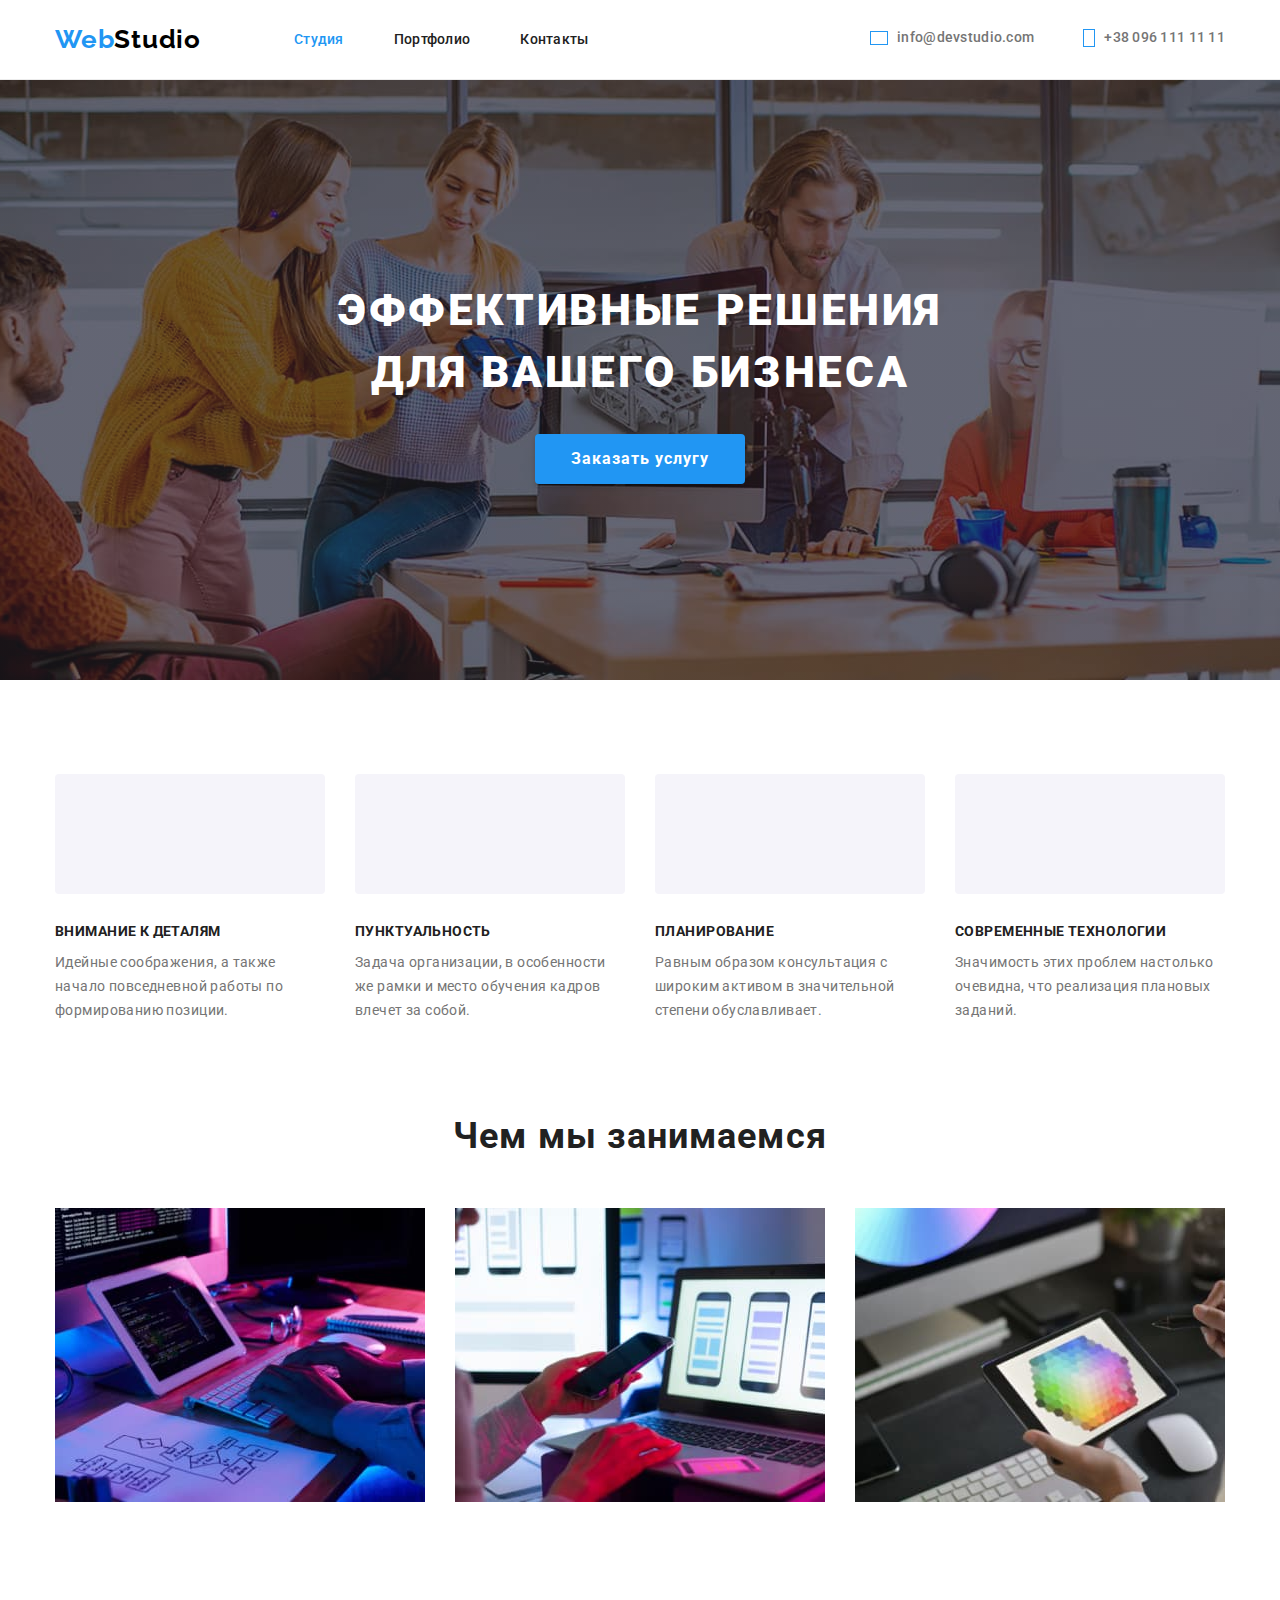
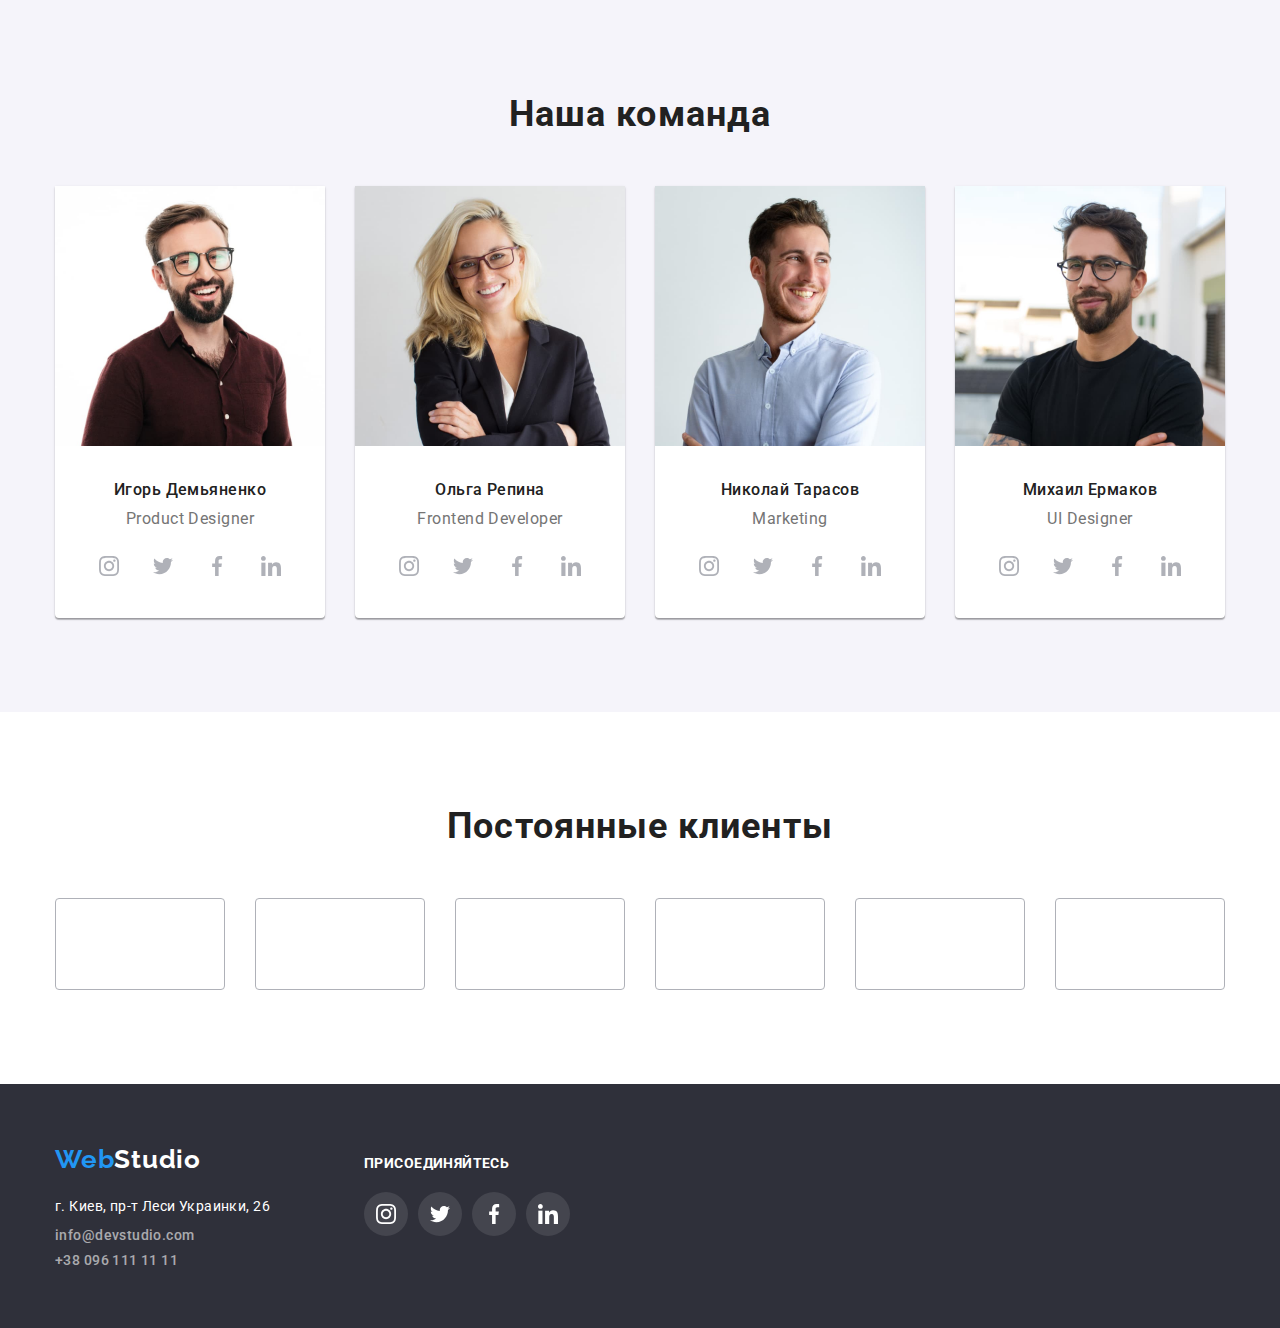
==== index.html @ 8f50734f "add social lincs in team and footer" ====
<!DOCTYPE html>
<html lang="ru">

<head>
	<meta charset="UTF-8" />
	<meta http-equiv="X-UA-Compatible" content="IE=edge" />
	<meta name="viewport" content="width=device-width, initial-scale=1.0" />
	<title>Студия</title>
	<link rel="preconnect" href="https://fonts.googleapis.com" />
	<link rel="preconnect" href="https://fonts.gstatic.com" crossorigin />
	<link
		href="https://fonts.googleapis.com/css2?family=Oleo+Script&family=Raleway:wght@700&family=Roboto:wght@400;500;700;900&display=swap"
		rel="stylesheet" />
	<link rel="stylesheet" href="https://cdnjs.cloudflare.com/ajax/libs/modern-normalize/1.1.0/modern-normalize.css">
	<link rel="stylesheet" href="./css/style.css" />
</head>

<body>
	<!--Хедер-->
	<header class="header">
		<div class="container header-content">
			<a class="logo link" href="./index.html"><span class="logo-web-color">Web</span><span
					class="logo-studio-color">Studio</span></a>
			<nav>
				<ul class="nav-list list">
					<li class="nav-item">
						<a class="nav-link link current" href="./index.html">Студия</a>
					</li>
					<li class="nav-item">
						<a class="nav-link link" href="./portfolio.html">Портфолио</a>
					</li>
					<li class="nav-item">
						<a class="nav-link link" href="#footer">Контакты</a>
					</li>
				</ul>
			</nav>
			<ul class="contacts-list list">
				<li class="contacts-item">
					<a class="contacts-link header-email link" href="mailto:info@devstudio.com">info@devstudio.com</a>
				</li>
				<li class="contacts-item">
					<a class="contacts-link header-phone link" href="tel:+380961111111">+38 096 111 11 11</a>
				</li>
			</ul>
		</div>
	</header>

	<main>
		<!--Герой-->
		<section class="section hero">
			<div class="overlay">
				<h1 class="hero-title">Эффективные решения для вашего бизнеса</h1>
				<button class="hero-button btn" type="button">Заказать услугу</button>
			</div>
		</section>
		<!--Особенности-->
		<section class="section features">
			<div class="container">
				<!--Заголовок скрыт-->
				<h2 class="visually-hidden">Особенности</h2>
				<!--содержание секции-->
				<ul class="features-list list">
					<li class="features-item">
						<h3 class="features-item-title">Внимание к деталям</h3>
						<p class="features-item-text">
							Идейные соображения, а также начало повседневной работы по формированию позиции.
						</p>
					</li>
					<li class="features-item">
						<h3 class="features-item-title">Пунктуальность</h3>
						<p class="features-item-text">
							Задача организации, в особенности же рамки и место обучения кадров влечет за собой.
						</p>
					</li>
					<li class="features-item">
						<h3 class="features-item-title">Планирование</h3>
						<p class="features-item-text">
							Равным образом консультация с широким активом в значительной степени обуславливает.
						</p>
					</li>
					<li class="features-item">
						<h3 class="features-item-title">Современные технологии</h3>
						<p class="features-item-text">
							Значимость этих проблем настолько очевидна, что реализация плановых заданий.
						</p>
					</li>
				</ul>
			</div>
		</section>
		<!--презентация продуктов компании-->
		<section class="section directions">
			<div class="container">
				<h2 class="directions-title pre-title">Чем мы занимаемся</h2>
				<ul class="directions-list list">
					<li class="directions-item">
						<img class="directions-image" src="./images/box_1.jpg" alt="Продукт 1" width="370" />
					</li>
					<li class="directions-item">
						<img class="directions-image" src="./images/box_2.jpg" alt="Продукт 2" width="370" />
					</li>
					<li class="directions-item">
						<img class="directions-image" src="./images/box_3.jpg" alt="Продукт 3" width="370" />
					</li>
				</ul>
			</div>
		</section>
		<!--Команда-->
		<section class="section team">
			<div class="container">
				<h2 class="team-title pre-title">Наша команда</h2>
				<ul class="team-list list">
					<li class="team-item">
						<img class="team-image" src="./images/team_photo_1.jpg" alt="Сотрудник 1" width="270" />
						<div class="team-description">
							<h3 class="team-member">Игорь Демьяненко</h3>
							<p class="team-position">Product Designer</p>
							<ul class="social-list">
								<li class="social-item">
									<a class="social-link link" href="/">
										<svg class="social-icon">
											<use href="./images/icons.svg#icon-instagram"></use>
										</svg>
									</a>
								</li>
								<li class="social-item">
									<a class="social-link link" href="/">
										<svg class="social-icon">
											<use href="./images/icons.svg#icon-twitter"></use>
										</svg>
									</a>
								</li>
								<li class="social-item">
									<a class="social-link link" href="/">
										<svg class="social-icon">
											<use href="./images/icons.svg#icon-facebook"></use>
										</svg>
									</a>
								</li>
								<li class="social-item">
									<a class="social-link link" href="/">
										<svg class="social-icon">
											<use href="./images/icons.svg#icon-linkedin"></use>
										</svg>
									</a>
								</li>
							</ul>
						</div>
					</li class="team-item">
					<li class="team-item">
						<img class="team-image" src="./images/team_photo_2.jpg" alt="Сотрудник 2" width="270" />
						<div class="team-description">
							<h3 class="team-member">Ольга Репина</h3>
							<p class="team-position">Frontend Developer</p>
							<ul class="social-list">
								<li class="social-item">
									<a class="social-link link" href="/">
										<svg class="social-icon">
											<use href="./images/icons.svg#icon-instagram"></use>
										</svg>
									</a>
								</li>
								<li class="social-item">
									<a class="social-link link" href="/">
										<svg class="social-icon">
											<use href="./images/icons.svg#icon-twitter"></use>
										</svg>
									</a>
								</li>
								<li class="social-item">
									<a class="social-link link" href="/">
										<svg class="social-icon">
											<use href="./images/icons.svg#icon-facebook"></use>
										</svg>
									</a>
								</li>
								<li class="social-item">
									<a class="social-link link" href="/">
										<svg class="social-icon">
											<use href="./images/icons.svg#icon-linkedin"></use>
										</svg>
									</a>
								</li>
							</ul>
						</div>
					</li>
					<li class="team-item">
						<img class="team-image" src="./images/team_photo_3.jpg" alt="Сотрудник 3" width="270" />
						<div class="team-description">
							<h3 class="team-member">Николай Тарасов</h3>
							<p class="team-position">Marketing</p>
							<ul class="social-list">
								<li class="social-item">
									<a class="social-link link" href="/">
										<svg class="social-icon">
											<use href="./images/icons.svg#icon-instagram"></use>
										</svg>
									</a>
								</li>
								<li class="social-item">
									<a class="social-link link" href="/">
										<svg class="social-icon">
											<use href="./images/icons.svg#icon-twitter"></use>
										</svg>
									</a>
								</li>
								<li class="social-item">
									<a class="social-link link" href="/">
										<svg class="social-icon">
											<use href="./images/icons.svg#icon-facebook"></use>
										</svg>
									</a>
								</li>
								<li class="social-item">
									<a class="social-link link" href="/">
										<svg class="social-icon">
											<use href="./images/icons.svg#icon-linkedin"></use>
										</svg>
									</a>
								</li>
							</ul>
						</div>
					</li>
					<li class="team-item">
						<img class="team-image" src="./images/team_photo_4.jpg" alt="Сотрудник 4" width="270" />
						<div class="team-description">
							<h3 class="team-member">Михаил Ермаков</h3>
							<p class="team-position">UI Designer</p>
							<ul class="social-list">
								<li class="social-item">
									<a class="social-link link" href="/">
										<svg class="social-icon">
											<use href="./images/icons.svg#icon-instagram"></use>
										</svg>
									</a>
								</li>
								<li class="social-item">
									<a class="social-link link" href="/">
										<svg class="social-icon">
											<use href="./images/icons.svg#icon-twitter"></use>
										</svg>
									</a>
								</li>
								<li class="social-item">
									<a class="social-link link" href="/">
										<svg class="social-icon">
											<use href="./images/icons.svg#icon-facebook"></use>
										</svg>
									</a>
								</li>
								<li class="social-item">
									<a class="social-link link" href="/">
										<svg class="social-icon">
											<use href="./images/icons.svg#icon-linkedin"></use>
										</svg>
									</a>
								</li>
							</ul>
						</div>
					</li>
				</ul>
			</div>
		</section>
		<section class="section clients">
			<div class="container">
				<h2 class="clients-title pre-title">Постоянные клиенты</h2>
				<ul class="clients-list">
					<li class="clients-item">
						<a class="clients-link link" href="/"></a>
					</li>
					<li class="clients-item">
						<a class="clients-link link" href="/"></a>
					</li>
					<li class="clients-item">
						<a class="clients-link link" href="/"></a>
					</li>
					<li class="clients-item">
						<a class="clients-link link" href="/"></a>
					</li>
					<li class="clients-item">
						<a class="clients-link link" href="/"></a>
					</li>
					<li class="clients-item">
						<a class="clients-link link" href="/"></a>
					</li>
				</ul>
			</div>
		</section>
	</main>
	<!--подвал-->
	<footer id="footer">
		<div class="container footer-container">
			<div class="address-footer">
				<a class="logo footer-logo link" href="./index.html"><span class="logo-web-color">Web</span><span
						class="logo-footer-color">Studio</span></a>
				<address class="address">
					<ul class="address-list list">
						<li class="address-item">
							<a class="address-link link"
								href="https://www.google.com.ua/maps/place/%D0%B1%D1%83%D0%BB%D1%8C%D0%B2%D0%B0%D1%80+%D0%9B%D0%B5%D1%81%D1%96+%D0%A3%D0%BA%D1%80%D0%B0%D1%97%D0%BD%D0%BA%D0%B8,+26,+%D0%9A%D0%B8%D1%97%D0%B2,+02000/@50.4265841,30.5361971,17z/data=!4m13!1m7!3m6!1s0x40d4cf0e033ecbe9:0x57a4dffefec77da0!2z0LHRg9C70YzQstCw0YAg0JvQtdGB0ZYg0KPQutGA0LDRl9C90LrQuCwgMjYsINCa0LjRl9CyLCAwMjAwMA!3b1!8m2!3d50.4265807!4d30.5383858!3m4!1s0x40d4cf0e033ecbe9:0x57a4dffefec77da0!8m2!3d50.4265807!4d30.5383858">г.
								Киев, пр-т Леси Украинки, 26</a>
						</li>
						<li class="address-item">
							<a class="contacts-link footer-contacts-link link"
								href="mailto:info@devstudio.com">info@devstudio.com</a>
						</li>
						<li class="address-item">
							<a class="contacts-link footer-contacts-link link" href="tel:+380961111111">+38 096 111 11 11</a>
						</li>
					</ul>
				</address>
			</div>
			<div class="social-footer">
				<h2 class="social-footer-title">Присоединяйтесь</h2>
				<ul class="social-list social-list-footer">
					<li class="social-item">
						<a class="social-link social-link-footer link" href="/">
							<svg class="social-icon">
								<use href="./images/icons.svg#icon-instagram"></use>
							</svg>
						</a>
					</li>
					<li class="social-item">
						<a class="social-link social-link-footer link" href="/">
							<svg class="social-icon">
								<use href="./images/icons.svg#icon-twitter"></use>
							</svg>
						</a>
					</li>
					<li class="social-item">
						<a class="social-link social-link-footer link" href="/">
							<svg class="social-icon">
								<use href="./images/icons.svg#icon-facebook"></use>
							</svg>
						</a>
					</li>
					<li class="social-item">
						<a class="social-link social-link-footer link" href="/">
							<svg class="social-icon">
								<use href="./images/icons.svg#icon-linkedin"></use>
							</svg>
						</a>
					</li>
				</ul>
			</div>
		</div>
	</footer>
</body>

</html>
---- css/style.css ----
:root {
  --main-text-color: #212121;
  --paragraf-color: #757575;
  --main-brand-color: #2196f3;
  --main-background-color: #2f303a;
  --secondary-background-color: #f5f4fa;
  --hover-text-color: #ffffff;
  --logo-darck-color: #000000;
  --footer-link-color: rgba(255, 255, 255, 0.6);
  --footer-social-color: rgba(255, 255, 255, 0.1);
  --portfolio-border-color: #eeeeee;
  --clients-border-color: #afb1b8;
}

body {
  font-family: Roboto, sans-serif;
  color: var(--main-text-color);
  margin: 0;
}

button {
  border-width: 0;
}

h1,
h2,
h3,
h4,
h5,
h6 {
  margin: 0;
}

ul {
  list-style-type: none;
  margin: 0;
  padding: 0;
}

p {
  margin: 0;
}

.container {
  width: 1200px;
  margin: 0 auto;
  padding: 0 15px;
}

.link {
  text-decoration: none;
}

.btn {
  cursor: pointer;
}

.address {
  font-style: normal;
}

.section {
  padding: 94px 0;
}

/*Главная страница*/

/* Хедер */
.header {
  border-bottom: 1px solid #ececec;
}

.header-content {
  display: flex;
  align-items: center;
}

/*Логотип*/
.logo {
  font-family: Raleway;
  font-weight: 700;
  font-size: 26px;
  line-height: 1.2;
  letter-spacing: 0.03em;
  margin-right: 93px;
}

.logo-web-color {
  color: var(--main-brand-color);
}

.logo-studio-color {
  color: var(--logo-darck-color);
}

.logo-footer-color {
  color: var(--hover-text-color);
}

/*Навигация*/
.nav-list {
  display: flex;
}

.nav-item:not(:last-child) {
  margin-right: 50px;
}

.nav-link {
  display: block;
  padding: 32px 0;
  font-weight: 500;
  font-size: 14px;
  line-height: 1.1;
  letter-spacing: 0.02em;
  color: var(--main-text-color);
}

.current {
  color: var(--main-brand-color);
}

.nav-link:hover,
.nav-link:focus {
  color: var(--main-brand-color);
}

.contacts-list {
  display: flex;
  margin-left: auto;
}

.contacts-item:not(:last-child) {
  margin-right: 50px;
}

.contacts-link {
  display: inline-flex;
  align-items: center;
  font-weight: 500;
  font-size: 14px;
  line-height: 1.1;
  letter-spacing: 0.02em;
  color: var(--paragraf-color);
}

.header-phone::before {
  content: '';
  display: block;
  height: 16px;
  width: 10px;
  margin-right: 10px;
  outline: 1px solid var(--main-brand-color);
}

.header-email::before {
  content: '';
  display: block;
  height: 12px;
  width: 16px;
  margin-right: 10px;
  outline: 1px solid var(--main-brand-color);
}

.contacts-link:hover,
.contacts-link:focus {
  color: var(--main-brand-color);
}

.header-phone:hover::before {
  background-color: var(--main-brand-color);
}

.header-email:hover::before {
  background-color: var(--main-brand-color);
}

/*Герой*/
.hero {
  padding: 0;
  background-color: var(--main-background-color);
}

.overlay {
  height: 600px;
  max-width: 1600px;
  margin: 0 auto;
  padding: 200px 0;

  background-image: linear-gradient(to right, rgba(47, 48, 58, 0.4), rgba(47, 48, 58, 0.4)),
    url(../images/hero-bg-image.jpg);
  background-repeat: no-repeat;
  background-position: center;
  background-size: cover;
}

.hero-title {
  max-width: 700px;
  font-weight: 900;
  font-size: 44px;
  line-height: 1.4;
  text-align: center;
  letter-spacing: 0.06em;
  text-transform: uppercase;
  color: var(--hover-text-color);
  margin-left: auto;
  margin-right: auto;
  margin-bottom: 30px;
}

.hero-button {
  display: block;
  margin: 0 auto;
  padding: 10px 36px;
  background: var(--main-brand-color);
  box-shadow: 0px 4px 4px rgba(0, 0, 0, 0.15);
  border-radius: 4px;
  font-weight: 700;
  font-size: 16px;
  line-height: 1.9;
  letter-spacing: 0.06em;
  color: var(--hover-text-color);
}

/*Особенности*/
.visually-hidden {
  position: absolute;
  width: 1px;
  height: 1px;
  margin: -1px;
  padding: 0;
  border: 0;
  white-space: nowrap;
  clip-path: inset(100%);
  clip: rect(0 0 0 0);
  overflow: hidden;
}

.features {
  padding-bottom: 0;
}

.features-list {
  display: flex;
}

.features-item {
  width: 270px;
  display: inline-block;
}

.features-item::before {
  display: block;
  content: '';
  height: 120px;
  background-color: var(--secondary-background-color);
  margin-bottom: 30px;
  border-radius: 4px;
}

.features-item:not(:last-child) {
  margin-right: 30px;
}

.features-item-title {
  margin-bottom: 10px;
  font-weight: 700;
  font-size: 14px;
  line-height: 1.1;
  letter-spacing: 0.03em;
  text-transform: uppercase;
}

.features-item-text {
  font-size: 14px;
  line-height: 24px;
  letter-spacing: 0.03em;
  color: var(--paragraf-color);
}

/*Чем мы занимаемся*/
.pre-title {
  margin-bottom: 50px;
  font-weight: 700;
  font-size: 36px;
  line-height: 1.16;
  letter-spacing: 0.03em;
  text-align: center;
}

.directions-list {
  display: flex;
}

.directions-item:not(:last-child) {
  margin-right: 30px;
}

/*Наша команда*/
.team {
  background-color: var(--secondary-background-color);
}

.team-list {
  display: flex;
}

.team-item {
  background: var(--hover-text-color);
  box-shadow: 0px 1px 3px rgba(0, 0, 0, 0.12), 0px 1px 1px rgba(0, 0, 0, 0.14),
    0px 2px 1px rgba(0, 0, 0, 0.2);
  border-radius: 0px 0px 4px 4px;
}

.team-item:not(:last-child) {
  margin-right: 30px;
}

.team-description {
  text-align: center;
  padding: 30px 0;
}

.team-member {
  font-weight: 500;
  font-size: 16px;
  line-height: 1.2;
  letter-spacing: 0.03em;
  margin-bottom: 10px;
}

.team-position {
  font-size: 16px;
  line-height: 1.2;
  letter-spacing: 0.03em;
  color: var(--paragraf-color);
  margin-bottom: 16px;
}

.social-list {
  display: flex;
  padding: 0 32px;
}

.social-item {
  width: 44px;
  height: 44px;
}

.social-item:not(:last-child) {
  margin-right: 10px;
}

.social-link {
  display: flex;
  width: 100%;
  height: 100%;
  border-radius: 50%;
  align-items: center;
  justify-content: center;
  fill: var(--clients-border-color);
}

.social-link:hover,
.social-link:focus {
  background-color: var(--main-brand-color);
}

.social-link:hover .social-icon,
.social-link:focus .social-icon {
  fill: var(--hover-text-color);
}

.social-icon {
  width: 20px;
  height: 20px;
}

/*Наши клиенты*/

.clients-list {
  display: flex;
}

.clients-item:not(:last-child) {
  margin-right: 30px;
}

.clients-link {
  display: block;
  width: 170px;
  height: 92px;
  border: 1px solid var(--clients-border-color);
  border-radius: 4px;
}

.clients-link:hover,
.clients-link:focus {
  border: 1px solid var(--main-brand-color);
}

/*Подвал*/
footer {
  background-color: var(--main-background-color);
  padding: 60px 0;
}

.footer-container {
  display: flex;
}

.address-footer {
  margin-right: 70px;
}

.footer-logo {
  display: block;
  margin-bottom: 20px;
}

.address-item {
  margin-bottom: 9px;
}

.address-item:last-child {
  margin-bottom: 0;
}

.address-link {
  display: block;
  font-size: 14px;
  line-height: 1.7;
  letter-spacing: 0.03em;
  color: var(--hover-text-color);
}

.footer-contacts-link {
  display: block;
  letter-spacing: 0.03em;
  color: var(--footer-link-color);
}

.social-footer {
  margin-top: 12px;
}

.social-footer-title {
  font-weight: bold;
  font-size: 14px;
  line-height: 1.14;
  letter-spacing: 0.03em;
  text-transform: uppercase;
  color: var(--hover-text-color);
  margin-bottom: 20px;
}

.social-list-footer {
  padding: 0;
}

.social-link-footer {
  background-color: var(--footer-social-color);
  fill: var(--hover-text-color);
}

/*Страница портфолио*/

/*Фильтры*/
.filter-list {
  display: flex;
  justify-content: center;
  margin-bottom: 50px;
}

.filter-item:not(:last-child) {
  margin-right: 8px;
}

.secondary-button {
  padding: 6px 22px;
  background: var(--secondary-background-color);
  border: none;
  border-radius: 4px;
  font-family: inherit;
  font-weight: 500;
  font-size: 16px;
  line-height: 1.6;
  text-align: center;
  letter-spacing: 0.03em;
}

.secondary-button:hover,
.secondary-button:focus {
  background: var(--main-brand-color);
  color: var(--hover-text-color);
  box-shadow: 0px 3px 1px rgba(0, 0, 0, 0.1), 0px 1px 2px rgba(0, 0, 0, 0.08),
    0px 2px 2px rgba(0, 0, 0, 0.12);
}

/*Проекты*/
.projects-list {
  display: flex;
  flex-wrap: wrap;
}

.projects-item:not(:nth-child(3n)) {
  margin-right: 30px;
}

.projects-item:not(:nth-last-child(-n + 3)) {
  margin-bottom: 30px;
}

.projects-item:hover {
  box-shadow: 0px 1px 1px rgba(0, 0, 0, 0.12), 0px 4px 4px rgba(0, 0, 0, 0.06),
    1px 4px 6px rgba(0, 0, 0, 0.16);
  cursor: pointer;
}

.projects-description-field {
  padding: 20px 24px;
  border-left: 1px solid var(--portfolio-border-color);
  border-right: 1px solid var(--portfolio-border-color);
  border-bottom: 1px solid var(--portfolio-border-color);
}

.projects-image {
  display: block;
}

.projects-title {
  font-weight: 700;
  font-size: 18px;
  line-height: 2;
  letter-spacing: 0.06em;
  margin-bottom: 4px;
}

.projects-description {
  font-size: 16px;
  line-height: 1.9;
  letter-spacing: 0.03em;
  color: var(--paragraf-color);
}
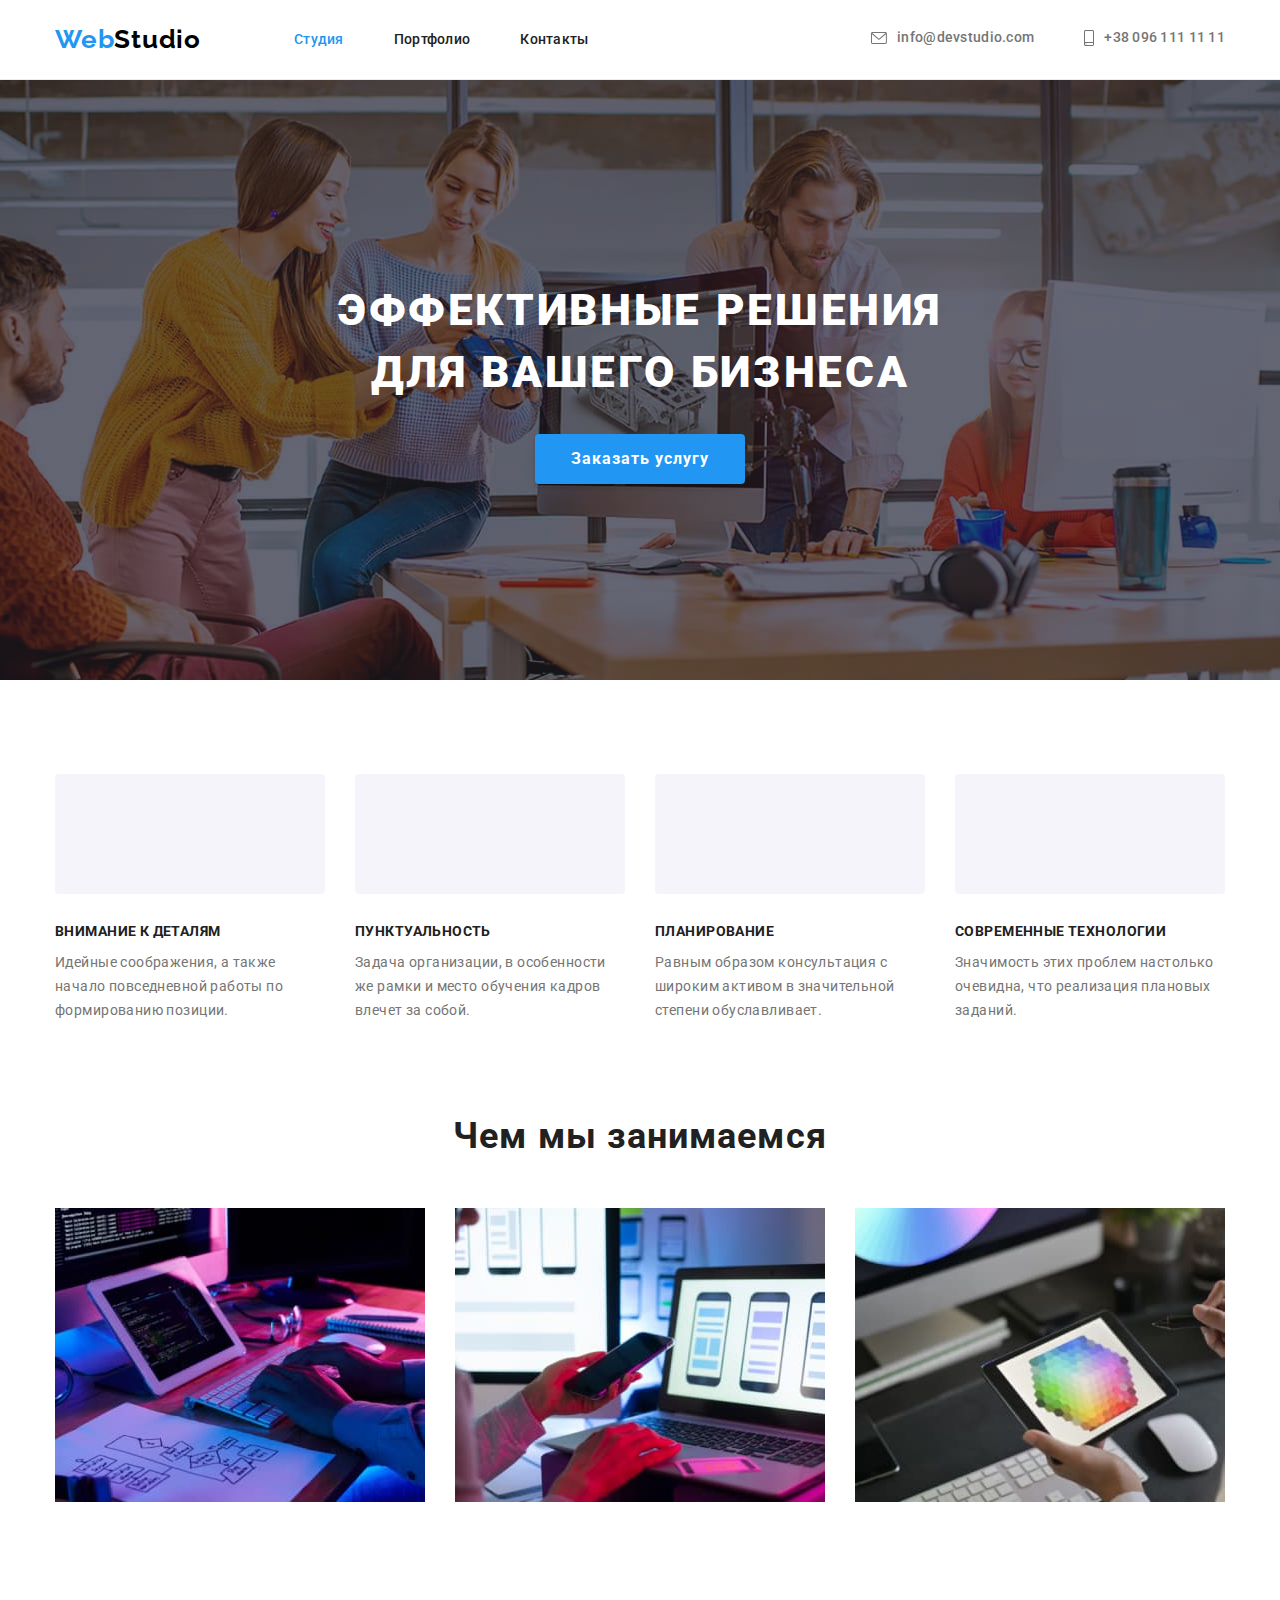
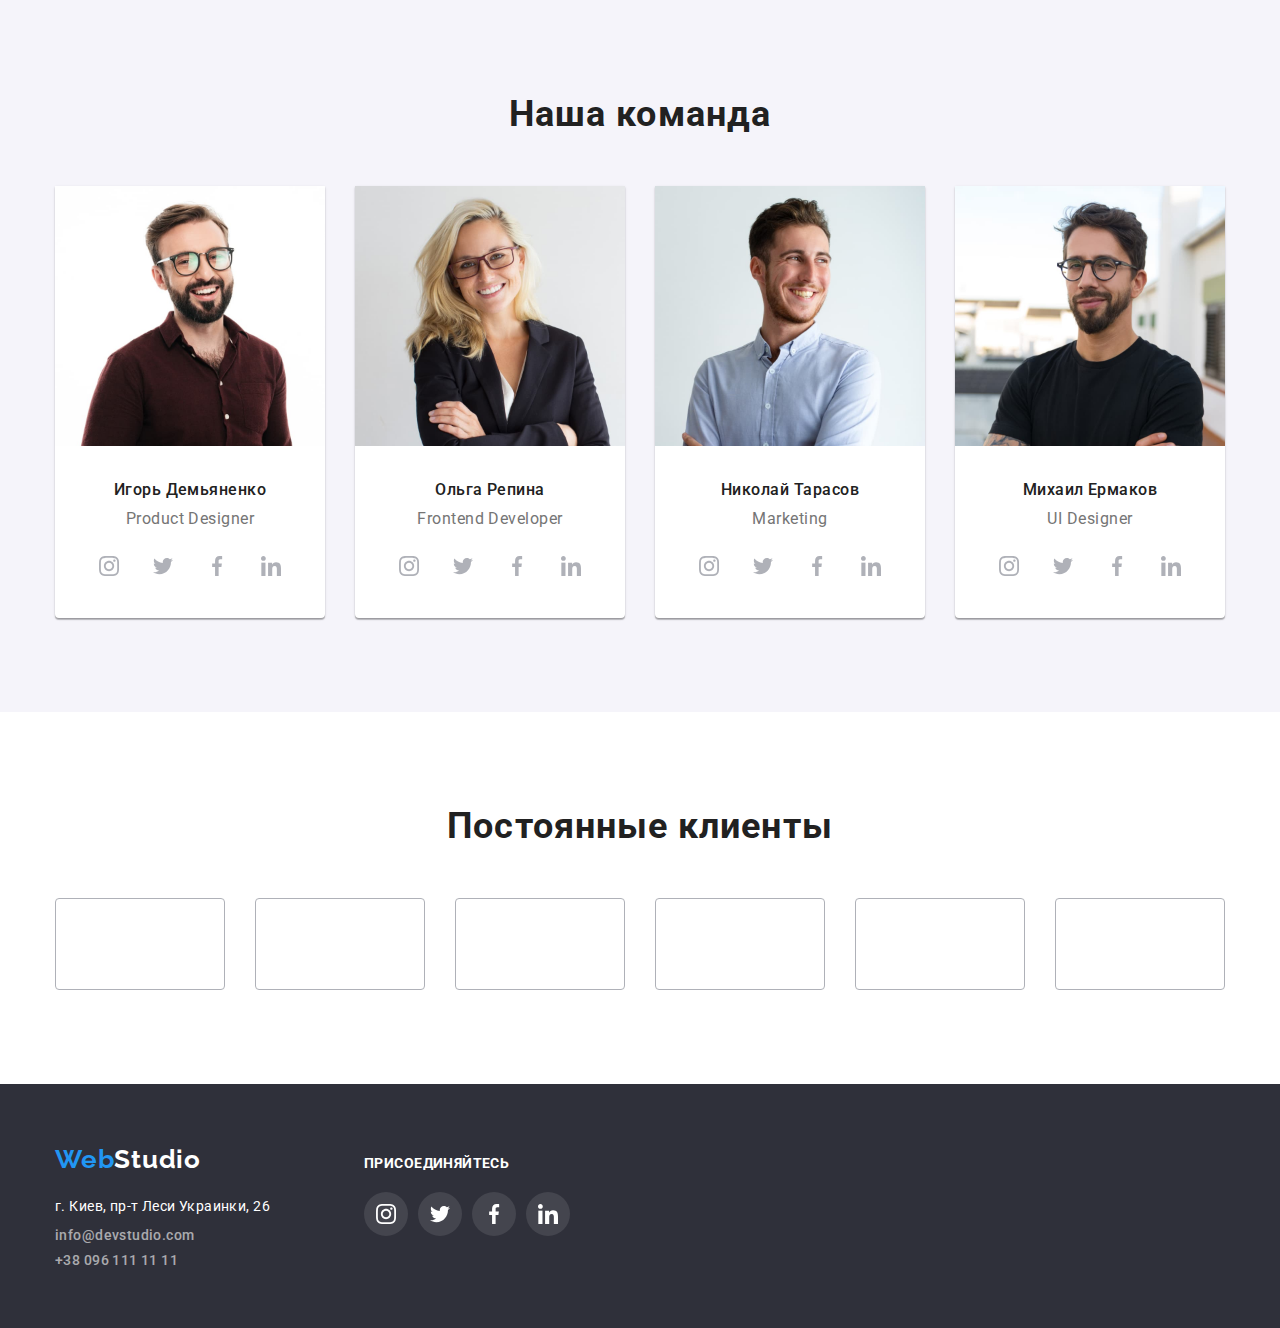
==== commit 30040276: "add header icons" ====
--- a/index.html
+++ b/index.html
@@ -36,10 +36,18 @@
 			</nav>
 			<ul class="contacts-list list">
 				<li class="contacts-item">
-					<a class="contacts-link header-email link" href="mailto:info@devstudio.com">info@devstudio.com</a>
+					<a class="contacts-link header-email link" href="mailto:info@devstudio.com">
+						<svg class="header-icon envelope-icon">
+							<use href="./images/icons.svg#icon-envelope"></use>
+						</svg>
+						info@devstudio.com</a>
 				</li>
 				<li class="contacts-item">
-					<a class="contacts-link header-phone link" href="tel:+380961111111">+38 096 111 11 11</a>
+					<a class="contacts-link header-phone link" href="tel:+380961111111">
+						<svg class="header-icon smartphone-icon">
+							<use href="./images/icons.svg#icon-smartphone"></use>
+						</svg>
+						+38 096 111 11 11</a>
 				</li>
 			</ul>
 		</div>
--- a/css/style.css
+++ b/css/style.css
@@ -144,35 +144,24 @@
   color: var(--paragraf-color);
 }
 
-.header-phone::before {
-  content: '';
-  display: block;
+.header-icon {
+  fill: currentColor;
+  margin-right: 10px;
+}
+
+.envelope-icon {
+  width: 16px;
+  height: 12px;
+}
+
+.smartphone-icon {
+  width: 10px;
   height: 16px;
-  width: 10px;
-  margin-right: 10px;
-  outline: 1px solid var(--main-brand-color);
-}
-
-.header-email::before {
-  content: '';
-  display: block;
-  height: 12px;
-  width: 16px;
-  margin-right: 10px;
-  outline: 1px solid var(--main-brand-color);
 }
 
 .contacts-link:hover,
 .contacts-link:focus {
   color: var(--main-brand-color);
-}
-
-.header-phone:hover::before {
-  background-color: var(--main-brand-color);
-}
-
-.header-email:hover::before {
-  background-color: var(--main-brand-color);
 }
 
 /*Герой*/
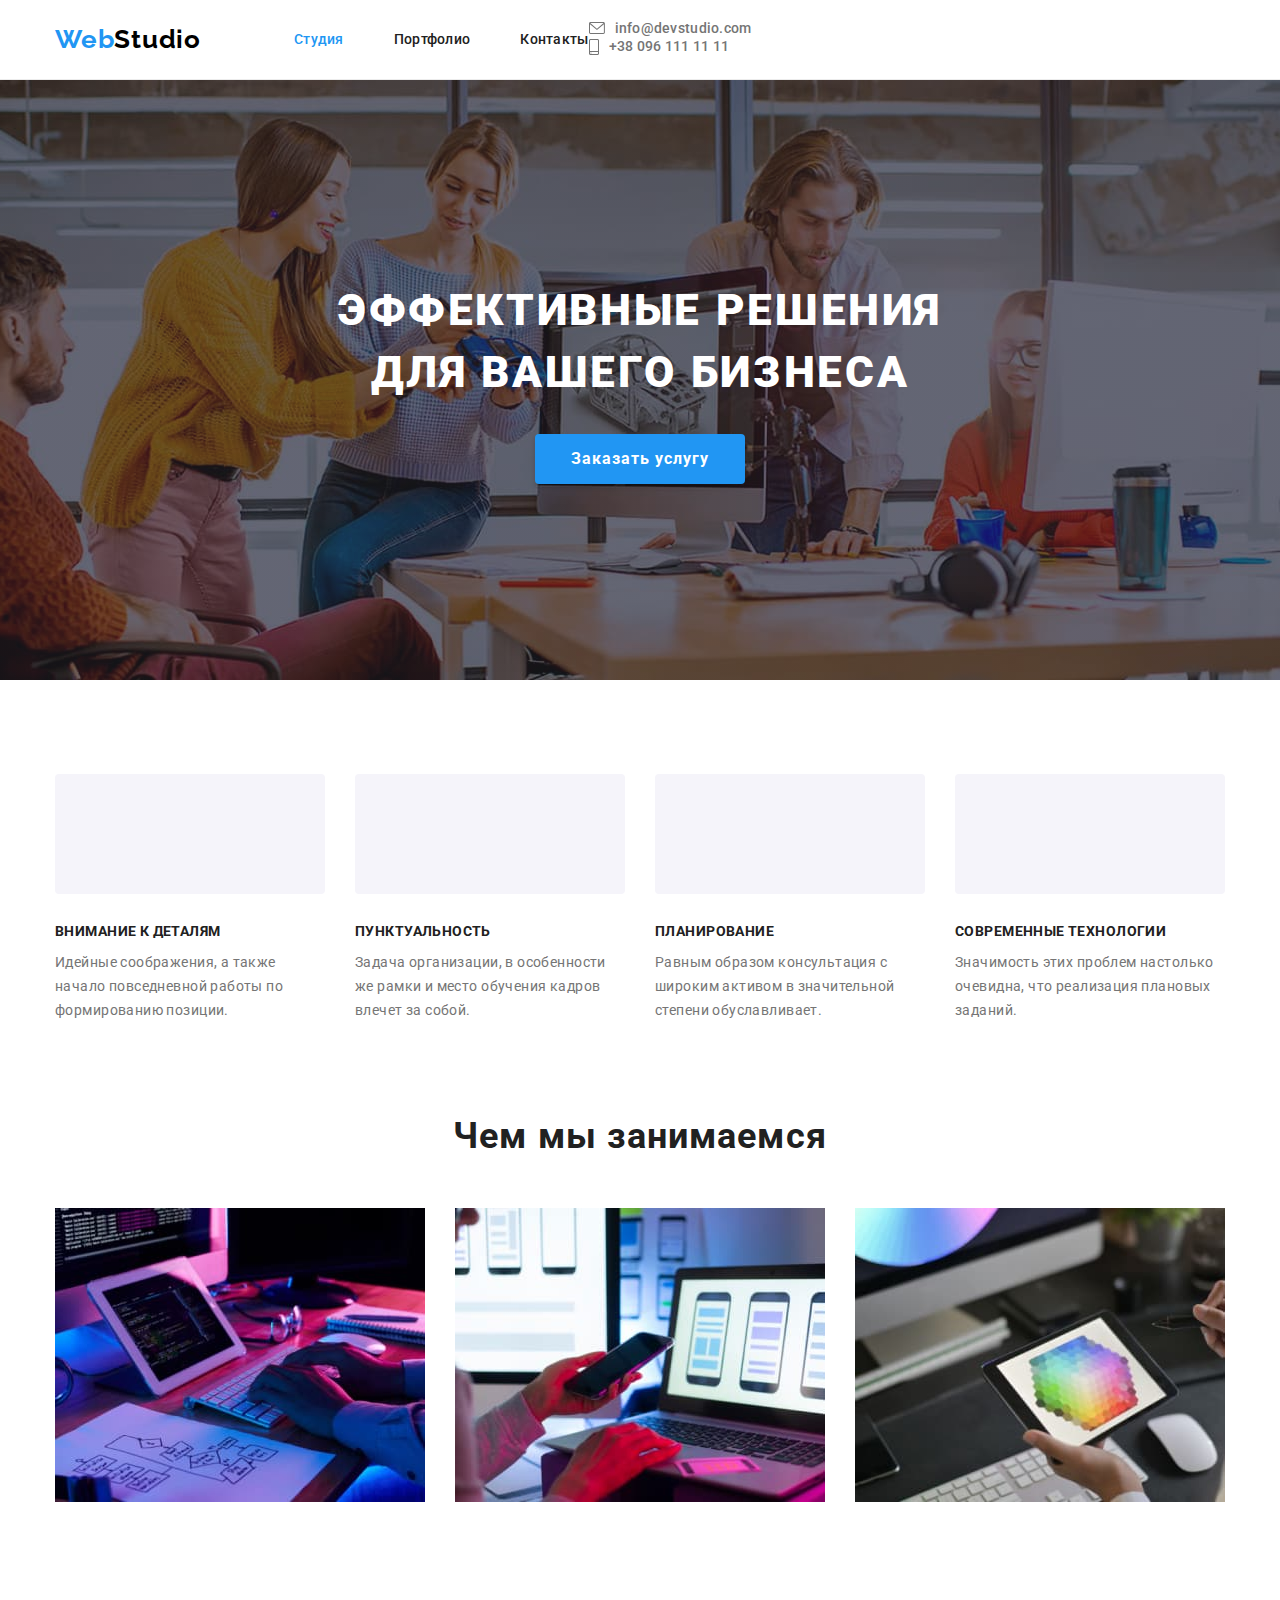
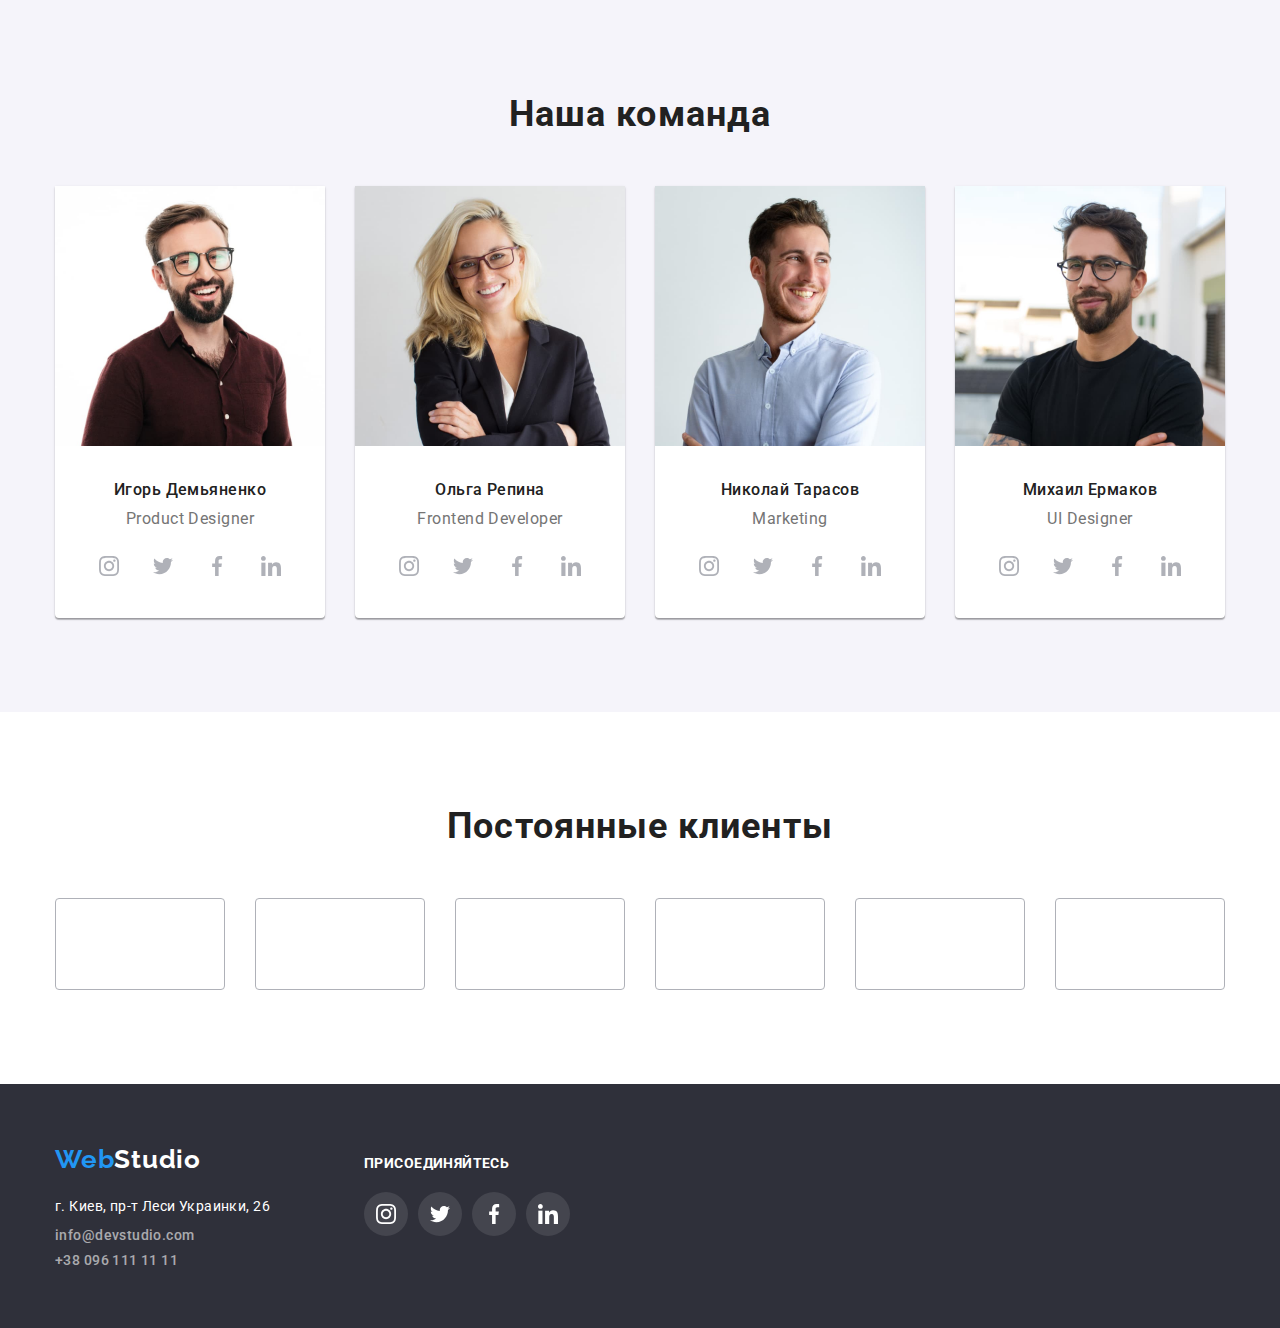
==== commit 4220c8fc: "prettier correct" ====
--- a/index.html
+++ b/index.html
@@ -34,7 +34,7 @@
 					</li>
 				</ul>
 			</nav>
-			<ul class="contacts-list list">
+			<ul class="contacts-lisst list">
 				<li class="contacts-item">
 					<a class="contacts-link header-email link" href="mailto:info@devstudio.com">
 						<svg class="header-icon envelope-icon">
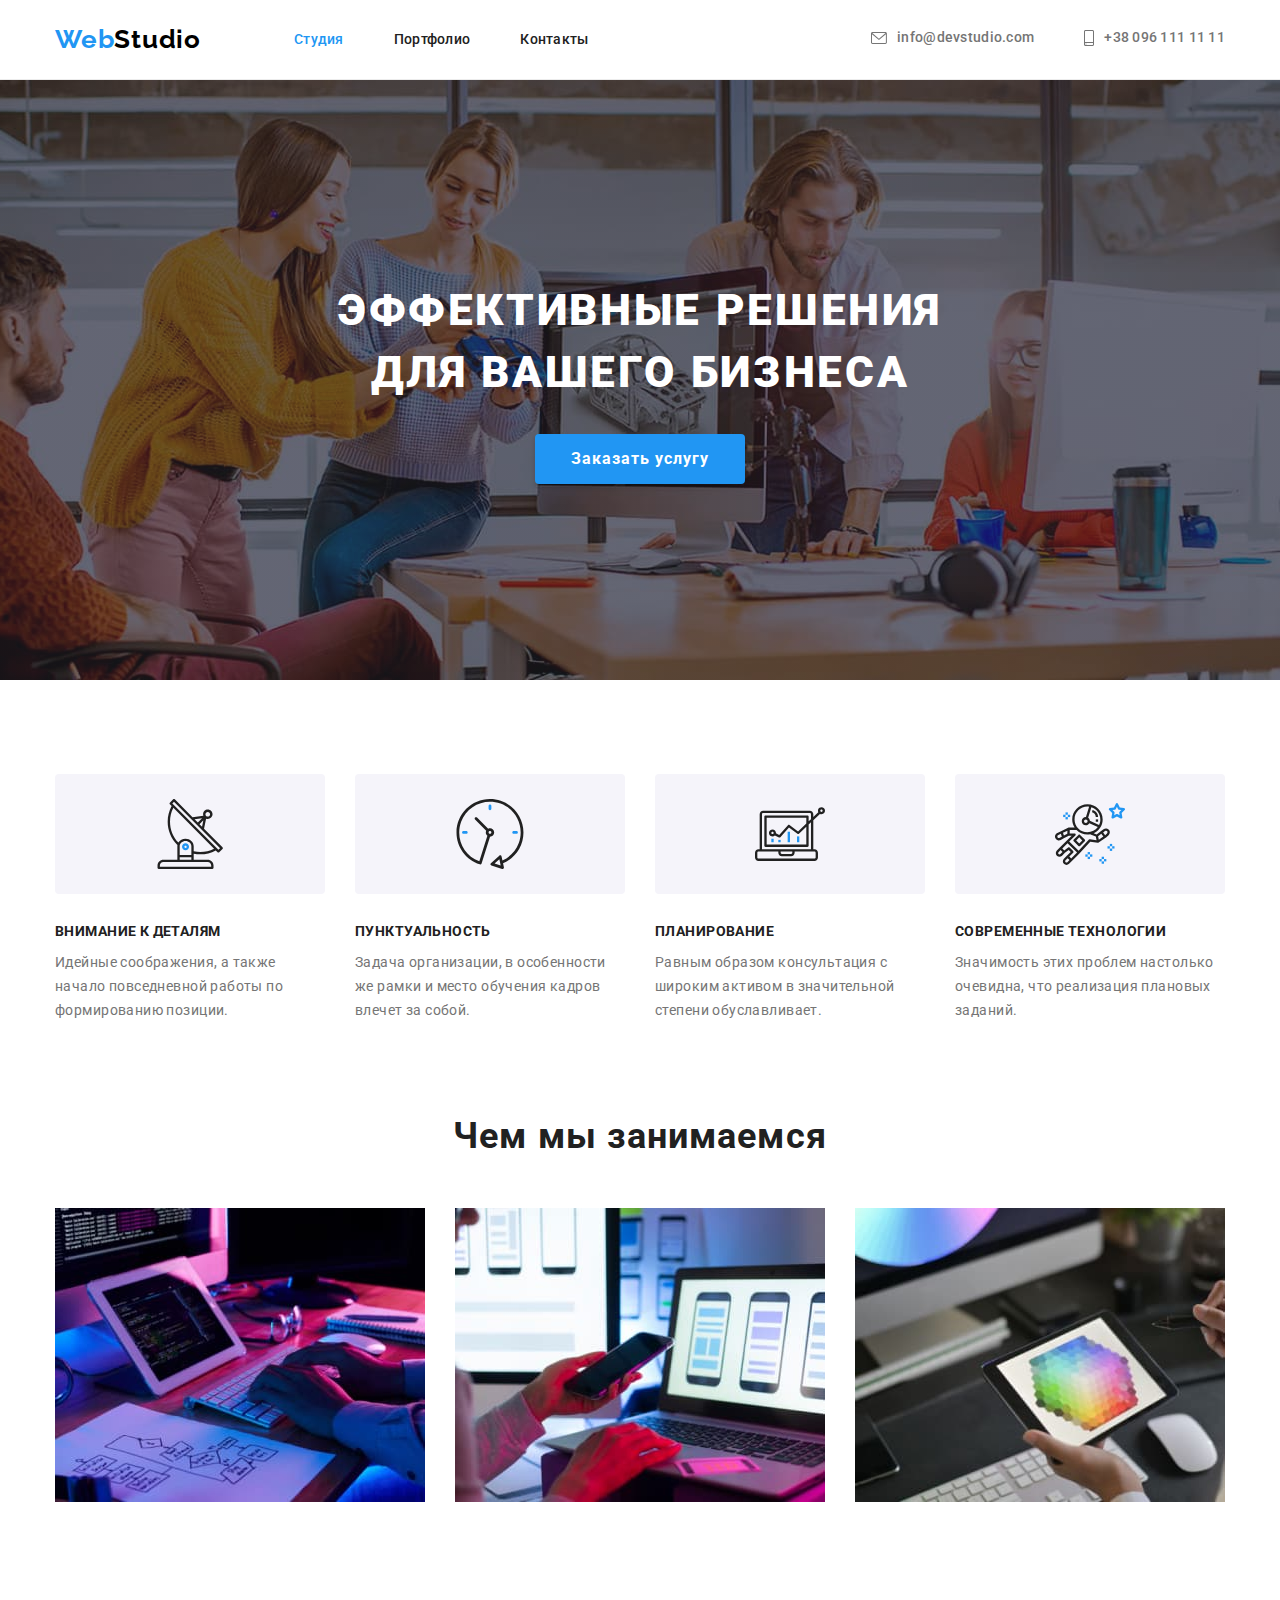
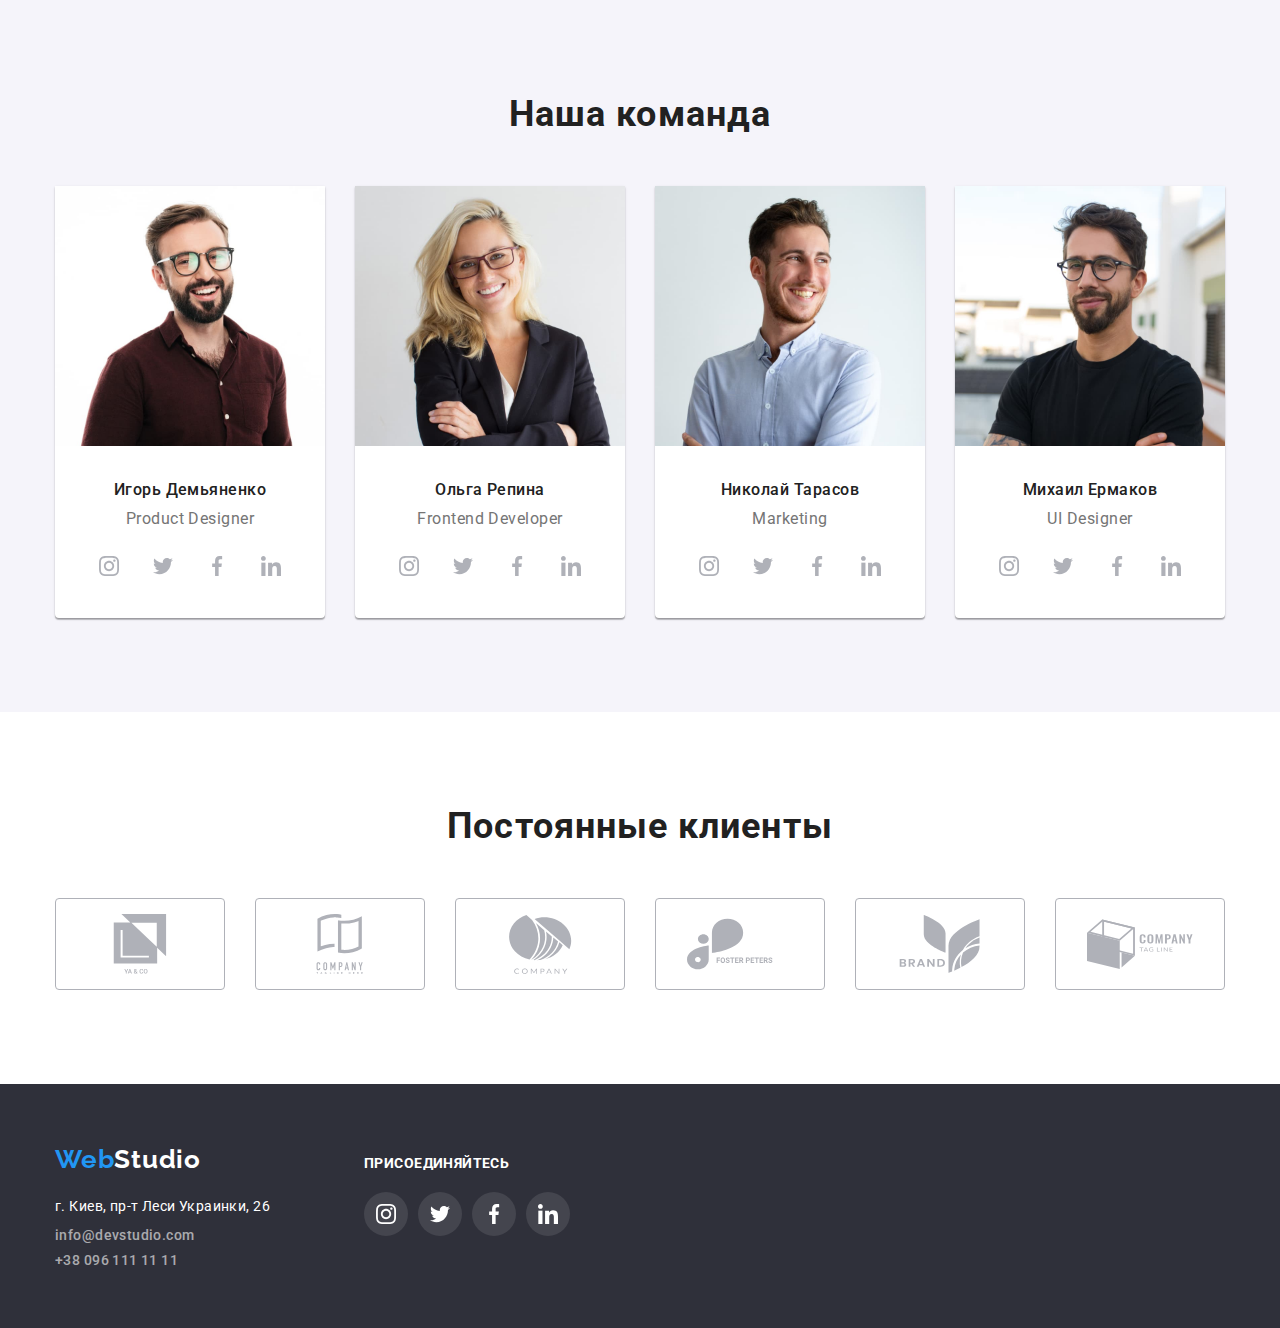
==== commit a7b04208: "add clients icon" ====
--- a/index.html
+++ b/index.html
@@ -1,357 +1,432 @@
 <!DOCTYPE html>
 <html lang="ru">
+  <head>
+    <meta charset="UTF-8" />
+    <meta http-equiv="X-UA-Compatible" content="IE=edge" />
+    <meta name="viewport" content="width=device-width, initial-scale=1.0" />
+    <title>Студия</title>
+    <link rel="preconnect" href="https://fonts.googleapis.com" />
+    <link rel="preconnect" href="https://fonts.gstatic.com" crossorigin />
+    <link
+      href="https://fonts.googleapis.com/css2?family=Oleo+Script&family=Raleway:wght@700&family=Roboto:wght@400;500;700;900&display=swap"
+      rel="stylesheet"
+    />
+    <link
+      rel="stylesheet"
+      href="https://cdnjs.cloudflare.com/ajax/libs/modern-normalize/1.1.0/modern-normalize.css"
+    />
+    <link rel="stylesheet" href="./css/style.css" />
+  </head>
 
-<head>
-	<meta charset="UTF-8" />
-	<meta http-equiv="X-UA-Compatible" content="IE=edge" />
-	<meta name="viewport" content="width=device-width, initial-scale=1.0" />
-	<title>Студия</title>
-	<link rel="preconnect" href="https://fonts.googleapis.com" />
-	<link rel="preconnect" href="https://fonts.gstatic.com" crossorigin />
-	<link
-		href="https://fonts.googleapis.com/css2?family=Oleo+Script&family=Raleway:wght@700&family=Roboto:wght@400;500;700;900&display=swap"
-		rel="stylesheet" />
-	<link rel="stylesheet" href="https://cdnjs.cloudflare.com/ajax/libs/modern-normalize/1.1.0/modern-normalize.css">
-	<link rel="stylesheet" href="./css/style.css" />
-</head>
+  <body>
+    <!--Хедер-->
+    <header class="header">
+      <div class="container header-content">
+        <a class="logo link" href="./index.html"
+          ><span class="logo-web-color">Web</span><span class="logo-studio-color">Studio</span></a
+        >
+        <nav>
+          <ul class="nav-list list">
+            <li class="nav-item">
+              <a class="nav-link link current" href="./index.html">Студия</a>
+            </li>
+            <li class="nav-item">
+              <a class="nav-link link" href="./portfolio.html">Портфолио</a>
+            </li>
+            <li class="nav-item">
+              <a class="nav-link link" href="#footer">Контакты</a>
+            </li>
+          </ul>
+        </nav>
+        <ul class="contacts-list list">
+          <li class="contacts-item">
+            <a class="contacts-link header-email link" href="mailto:info@devstudio.com">
+              <svg class="header-icon envelope-icon">
+                <use href="./images/icons.svg#icon-envelope"></use>
+              </svg>
+              info@devstudio.com</a
+            >
+          </li>
+          <li class="contacts-item">
+            <a class="contacts-link header-phone link" href="tel:+380961111111">
+              <svg class="header-icon smartphone-icon">
+                <use href="./images/icons.svg#icon-smartphone"></use>
+              </svg>
+              +38 096 111 11 11</a
+            >
+          </li>
+        </ul>
+      </div>
+    </header>
 
-<body>
-	<!--Хедер-->
-	<header class="header">
-		<div class="container header-content">
-			<a class="logo link" href="./index.html"><span class="logo-web-color">Web</span><span
-					class="logo-studio-color">Studio</span></a>
-			<nav>
-				<ul class="nav-list list">
-					<li class="nav-item">
-						<a class="nav-link link current" href="./index.html">Студия</a>
-					</li>
-					<li class="nav-item">
-						<a class="nav-link link" href="./portfolio.html">Портфолио</a>
-					</li>
-					<li class="nav-item">
-						<a class="nav-link link" href="#footer">Контакты</a>
-					</li>
-				</ul>
-			</nav>
-			<ul class="contacts-lisst list">
-				<li class="contacts-item">
-					<a class="contacts-link header-email link" href="mailto:info@devstudio.com">
-						<svg class="header-icon envelope-icon">
-							<use href="./images/icons.svg#icon-envelope"></use>
-						</svg>
-						info@devstudio.com</a>
-				</li>
-				<li class="contacts-item">
-					<a class="contacts-link header-phone link" href="tel:+380961111111">
-						<svg class="header-icon smartphone-icon">
-							<use href="./images/icons.svg#icon-smartphone"></use>
-						</svg>
-						+38 096 111 11 11</a>
-				</li>
-			</ul>
-		</div>
-	</header>
-
-	<main>
-		<!--Герой-->
-		<section class="section hero">
-			<div class="overlay">
-				<h1 class="hero-title">Эффективные решения для вашего бизнеса</h1>
-				<button class="hero-button btn" type="button">Заказать услугу</button>
-			</div>
-		</section>
-		<!--Особенности-->
-		<section class="section features">
-			<div class="container">
-				<!--Заголовок скрыт-->
-				<h2 class="visually-hidden">Особенности</h2>
-				<!--содержание секции-->
-				<ul class="features-list list">
-					<li class="features-item">
-						<h3 class="features-item-title">Внимание к деталям</h3>
-						<p class="features-item-text">
-							Идейные соображения, а также начало повседневной работы по формированию позиции.
-						</p>
-					</li>
-					<li class="features-item">
-						<h3 class="features-item-title">Пунктуальность</h3>
-						<p class="features-item-text">
-							Задача организации, в особенности же рамки и место обучения кадров влечет за собой.
-						</p>
-					</li>
-					<li class="features-item">
-						<h3 class="features-item-title">Планирование</h3>
-						<p class="features-item-text">
-							Равным образом консультация с широким активом в значительной степени обуславливает.
-						</p>
-					</li>
-					<li class="features-item">
-						<h3 class="features-item-title">Современные технологии</h3>
-						<p class="features-item-text">
-							Значимость этих проблем настолько очевидна, что реализация плановых заданий.
-						</p>
-					</li>
-				</ul>
-			</div>
-		</section>
-		<!--презентация продуктов компании-->
-		<section class="section directions">
-			<div class="container">
-				<h2 class="directions-title pre-title">Чем мы занимаемся</h2>
-				<ul class="directions-list list">
-					<li class="directions-item">
-						<img class="directions-image" src="./images/box_1.jpg" alt="Продукт 1" width="370" />
-					</li>
-					<li class="directions-item">
-						<img class="directions-image" src="./images/box_2.jpg" alt="Продукт 2" width="370" />
-					</li>
-					<li class="directions-item">
-						<img class="directions-image" src="./images/box_3.jpg" alt="Продукт 3" width="370" />
-					</li>
-				</ul>
-			</div>
-		</section>
-		<!--Команда-->
-		<section class="section team">
-			<div class="container">
-				<h2 class="team-title pre-title">Наша команда</h2>
-				<ul class="team-list list">
-					<li class="team-item">
-						<img class="team-image" src="./images/team_photo_1.jpg" alt="Сотрудник 1" width="270" />
-						<div class="team-description">
-							<h3 class="team-member">Игорь Демьяненко</h3>
-							<p class="team-position">Product Designer</p>
-							<ul class="social-list">
-								<li class="social-item">
-									<a class="social-link link" href="/">
-										<svg class="social-icon">
-											<use href="./images/icons.svg#icon-instagram"></use>
-										</svg>
-									</a>
-								</li>
-								<li class="social-item">
-									<a class="social-link link" href="/">
-										<svg class="social-icon">
-											<use href="./images/icons.svg#icon-twitter"></use>
-										</svg>
-									</a>
-								</li>
-								<li class="social-item">
-									<a class="social-link link" href="/">
-										<svg class="social-icon">
-											<use href="./images/icons.svg#icon-facebook"></use>
-										</svg>
-									</a>
-								</li>
-								<li class="social-item">
-									<a class="social-link link" href="/">
-										<svg class="social-icon">
-											<use href="./images/icons.svg#icon-linkedin"></use>
-										</svg>
-									</a>
-								</li>
-							</ul>
-						</div>
-					</li class="team-item">
-					<li class="team-item">
-						<img class="team-image" src="./images/team_photo_2.jpg" alt="Сотрудник 2" width="270" />
-						<div class="team-description">
-							<h3 class="team-member">Ольга Репина</h3>
-							<p class="team-position">Frontend Developer</p>
-							<ul class="social-list">
-								<li class="social-item">
-									<a class="social-link link" href="/">
-										<svg class="social-icon">
-											<use href="./images/icons.svg#icon-instagram"></use>
-										</svg>
-									</a>
-								</li>
-								<li class="social-item">
-									<a class="social-link link" href="/">
-										<svg class="social-icon">
-											<use href="./images/icons.svg#icon-twitter"></use>
-										</svg>
-									</a>
-								</li>
-								<li class="social-item">
-									<a class="social-link link" href="/">
-										<svg class="social-icon">
-											<use href="./images/icons.svg#icon-facebook"></use>
-										</svg>
-									</a>
-								</li>
-								<li class="social-item">
-									<a class="social-link link" href="/">
-										<svg class="social-icon">
-											<use href="./images/icons.svg#icon-linkedin"></use>
-										</svg>
-									</a>
-								</li>
-							</ul>
-						</div>
-					</li>
-					<li class="team-item">
-						<img class="team-image" src="./images/team_photo_3.jpg" alt="Сотрудник 3" width="270" />
-						<div class="team-description">
-							<h3 class="team-member">Николай Тарасов</h3>
-							<p class="team-position">Marketing</p>
-							<ul class="social-list">
-								<li class="social-item">
-									<a class="social-link link" href="/">
-										<svg class="social-icon">
-											<use href="./images/icons.svg#icon-instagram"></use>
-										</svg>
-									</a>
-								</li>
-								<li class="social-item">
-									<a class="social-link link" href="/">
-										<svg class="social-icon">
-											<use href="./images/icons.svg#icon-twitter"></use>
-										</svg>
-									</a>
-								</li>
-								<li class="social-item">
-									<a class="social-link link" href="/">
-										<svg class="social-icon">
-											<use href="./images/icons.svg#icon-facebook"></use>
-										</svg>
-									</a>
-								</li>
-								<li class="social-item">
-									<a class="social-link link" href="/">
-										<svg class="social-icon">
-											<use href="./images/icons.svg#icon-linkedin"></use>
-										</svg>
-									</a>
-								</li>
-							</ul>
-						</div>
-					</li>
-					<li class="team-item">
-						<img class="team-image" src="./images/team_photo_4.jpg" alt="Сотрудник 4" width="270" />
-						<div class="team-description">
-							<h3 class="team-member">Михаил Ермаков</h3>
-							<p class="team-position">UI Designer</p>
-							<ul class="social-list">
-								<li class="social-item">
-									<a class="social-link link" href="/">
-										<svg class="social-icon">
-											<use href="./images/icons.svg#icon-instagram"></use>
-										</svg>
-									</a>
-								</li>
-								<li class="social-item">
-									<a class="social-link link" href="/">
-										<svg class="social-icon">
-											<use href="./images/icons.svg#icon-twitter"></use>
-										</svg>
-									</a>
-								</li>
-								<li class="social-item">
-									<a class="social-link link" href="/">
-										<svg class="social-icon">
-											<use href="./images/icons.svg#icon-facebook"></use>
-										</svg>
-									</a>
-								</li>
-								<li class="social-item">
-									<a class="social-link link" href="/">
-										<svg class="social-icon">
-											<use href="./images/icons.svg#icon-linkedin"></use>
-										</svg>
-									</a>
-								</li>
-							</ul>
-						</div>
-					</li>
-				</ul>
-			</div>
-		</section>
-		<section class="section clients">
-			<div class="container">
-				<h2 class="clients-title pre-title">Постоянные клиенты</h2>
-				<ul class="clients-list">
-					<li class="clients-item">
-						<a class="clients-link link" href="/"></a>
-					</li>
-					<li class="clients-item">
-						<a class="clients-link link" href="/"></a>
-					</li>
-					<li class="clients-item">
-						<a class="clients-link link" href="/"></a>
-					</li>
-					<li class="clients-item">
-						<a class="clients-link link" href="/"></a>
-					</li>
-					<li class="clients-item">
-						<a class="clients-link link" href="/"></a>
-					</li>
-					<li class="clients-item">
-						<a class="clients-link link" href="/"></a>
-					</li>
-				</ul>
-			</div>
-		</section>
-	</main>
-	<!--подвал-->
-	<footer id="footer">
-		<div class="container footer-container">
-			<div class="address-footer">
-				<a class="logo footer-logo link" href="./index.html"><span class="logo-web-color">Web</span><span
-						class="logo-footer-color">Studio</span></a>
-				<address class="address">
-					<ul class="address-list list">
-						<li class="address-item">
-							<a class="address-link link"
-								href="https://www.google.com.ua/maps/place/%D0%B1%D1%83%D0%BB%D1%8C%D0%B2%D0%B0%D1%80+%D0%9B%D0%B5%D1%81%D1%96+%D0%A3%D0%BA%D1%80%D0%B0%D1%97%D0%BD%D0%BA%D0%B8,+26,+%D0%9A%D0%B8%D1%97%D0%B2,+02000/@50.4265841,30.5361971,17z/data=!4m13!1m7!3m6!1s0x40d4cf0e033ecbe9:0x57a4dffefec77da0!2z0LHRg9C70YzQstCw0YAg0JvQtdGB0ZYg0KPQutGA0LDRl9C90LrQuCwgMjYsINCa0LjRl9CyLCAwMjAwMA!3b1!8m2!3d50.4265807!4d30.5383858!3m4!1s0x40d4cf0e033ecbe9:0x57a4dffefec77da0!8m2!3d50.4265807!4d30.5383858">г.
-								Киев, пр-т Леси Украинки, 26</a>
-						</li>
-						<li class="address-item">
-							<a class="contacts-link footer-contacts-link link"
-								href="mailto:info@devstudio.com">info@devstudio.com</a>
-						</li>
-						<li class="address-item">
-							<a class="contacts-link footer-contacts-link link" href="tel:+380961111111">+38 096 111 11 11</a>
-						</li>
-					</ul>
-				</address>
-			</div>
-			<div class="social-footer">
-				<h2 class="social-footer-title">Присоединяйтесь</h2>
-				<ul class="social-list social-list-footer">
-					<li class="social-item">
-						<a class="social-link social-link-footer link" href="/">
-							<svg class="social-icon">
-								<use href="./images/icons.svg#icon-instagram"></use>
-							</svg>
-						</a>
-					</li>
-					<li class="social-item">
-						<a class="social-link social-link-footer link" href="/">
-							<svg class="social-icon">
-								<use href="./images/icons.svg#icon-twitter"></use>
-							</svg>
-						</a>
-					</li>
-					<li class="social-item">
-						<a class="social-link social-link-footer link" href="/">
-							<svg class="social-icon">
-								<use href="./images/icons.svg#icon-facebook"></use>
-							</svg>
-						</a>
-					</li>
-					<li class="social-item">
-						<a class="social-link social-link-footer link" href="/">
-							<svg class="social-icon">
-								<use href="./images/icons.svg#icon-linkedin"></use>
-							</svg>
-						</a>
-					</li>
-				</ul>
-			</div>
-		</div>
-	</footer>
-</body>
-
-</html>+    <main>
+      <!--Герой-->
+      <section class="section hero">
+        <div class="overlay">
+          <h1 class="hero-title">Эффективные решения для вашего бизнеса</h1>
+          <button class="hero-button btn" type="button">Заказать услугу</button>
+        </div>
+      </section>
+      <!--Особенности-->
+      <section class="section features">
+        <div class="container">
+          <!--Заголовок скрыт-->
+          <h2 class="visually-hidden">Особенности</h2>
+          <!--содержание секции-->
+          <ul class="features-list list">
+            <li class="features-item">
+              <div class="features-icon-field">
+                <svg class="features-icon">
+                  <use href="./images/icons.svg#icon-antenna"></use>
+                </svg>
+              </div>
+              <h3 class="features-item-title">Внимание к деталям</h3>
+              <p class="features-item-text">
+                Идейные соображения, а также начало повседневной работы по формированию позиции.
+              </p>
+            </li>
+            <li class="features-item">
+              <div class="features-icon-field">
+                <svg class="features-icon">
+                  <use href="./images/icons.svg#icon-clock"></use>
+                </svg>
+              </div>
+              <h3 class="features-item-title">Пунктуальность</h3>
+              <p class="features-item-text">
+                Задача организации, в особенности же рамки и место обучения кадров влечет за собой.
+              </p>
+            </li>
+            <li class="features-item">
+              <div class="features-icon-field">
+                <svg class="features-icon">
+                  <use href="./images/icons.svg#icon-diagram"></use>
+                </svg>
+              </div>
+              <h3 class="features-item-title">Планирование</h3>
+              <p class="features-item-text">
+                Равным образом консультация с широким активом в значительной степени обуславливает.
+              </p>
+            </li>
+            <li class="features-item">
+              <div class="features-icon-field">
+                <svg class="features-icon">
+                  <use href="./images/icons.svg#icon-astronaut"></use>
+                </svg>
+              </div>
+              <h3 class="features-item-title">Современные технологии</h3>
+              <p class="features-item-text">
+                Значимость этих проблем настолько очевидна, что реализация плановых заданий.
+              </p>
+            </li>
+          </ul>
+        </div>
+      </section>
+      <!--презентация продуктов компании-->
+      <section class="section directions">
+        <div class="container">
+          <h2 class="directions-title pre-title">Чем мы занимаемся</h2>
+          <ul class="directions-list list">
+            <li class="directions-item">
+              <img class="directions-image" src="./images/box_1.jpg" alt="Продукт 1" width="370" />
+            </li>
+            <li class="directions-item">
+              <img class="directions-image" src="./images/box_2.jpg" alt="Продукт 2" width="370" />
+            </li>
+            <li class="directions-item">
+              <img class="directions-image" src="./images/box_3.jpg" alt="Продукт 3" width="370" />
+            </li>
+          </ul>
+        </div>
+      </section>
+      <!--Команда-->
+      <section class="section team">
+        <div class="container">
+          <h2 class="team-title pre-title">Наша команда</h2>
+          <ul class="team-list list">
+            <li class="team-item">
+              <img
+                class="team-image"
+                src="./images/team_photo_1.jpg"
+                alt="Сотрудник 1"
+                width="270"
+              />
+              <div class="team-description">
+                <h3 class="team-member">Игорь Демьяненко</h3>
+                <p class="team-position">Product Designer</p>
+                <ul class="social-list">
+                  <li class="social-item">
+                    <a class="social-link link" href="/">
+                      <svg class="social-icon">
+                        <use href="./images/icons.svg#icon-instagram"></use>
+                      </svg>
+                    </a>
+                  </li>
+                  <li class="social-item">
+                    <a class="social-link link" href="/">
+                      <svg class="social-icon">
+                        <use href="./images/icons.svg#icon-twitter"></use>
+                      </svg>
+                    </a>
+                  </li>
+                  <li class="social-item">
+                    <a class="social-link link" href="/">
+                      <svg class="social-icon">
+                        <use href="./images/icons.svg#icon-facebook"></use>
+                      </svg>
+                    </a>
+                  </li>
+                  <li class="social-item">
+                    <a class="social-link link" href="/">
+                      <svg class="social-icon">
+                        <use href="./images/icons.svg#icon-linkedin"></use>
+                      </svg>
+                    </a>
+                  </li>
+                </ul>
+              </div>
+            </li>
+            <li class="team-item">
+              <img
+                class="team-image"
+                src="./images/team_photo_2.jpg"
+                alt="Сотрудник 2"
+                width="270"
+              />
+              <div class="team-description">
+                <h3 class="team-member">Ольга Репина</h3>
+                <p class="team-position">Frontend Developer</p>
+                <ul class="social-list">
+                  <li class="social-item">
+                    <a class="social-link link" href="/">
+                      <svg class="social-icon">
+                        <use href="./images/icons.svg#icon-instagram"></use>
+                      </svg>
+                    </a>
+                  </li>
+                  <li class="social-item">
+                    <a class="social-link link" href="/">
+                      <svg class="social-icon">
+                        <use href="./images/icons.svg#icon-twitter"></use>
+                      </svg>
+                    </a>
+                  </li>
+                  <li class="social-item">
+                    <a class="social-link link" href="/">
+                      <svg class="social-icon">
+                        <use href="./images/icons.svg#icon-facebook"></use>
+                      </svg>
+                    </a>
+                  </li>
+                  <li class="social-item">
+                    <a class="social-link link" href="/">
+                      <svg class="social-icon">
+                        <use href="./images/icons.svg#icon-linkedin"></use>
+                      </svg>
+                    </a>
+                  </li>
+                </ul>
+              </div>
+            </li>
+            <li class="team-item">
+              <img
+                class="team-image"
+                src="./images/team_photo_3.jpg"
+                alt="Сотрудник 3"
+                width="270"
+              />
+              <div class="team-description">
+                <h3 class="team-member">Николай Тарасов</h3>
+                <p class="team-position">Marketing</p>
+                <ul class="social-list">
+                  <li class="social-item">
+                    <a class="social-link link" href="/">
+                      <svg class="social-icon">
+                        <use href="./images/icons.svg#icon-instagram"></use>
+                      </svg>
+                    </a>
+                  </li>
+                  <li class="social-item">
+                    <a class="social-link link" href="/">
+                      <svg class="social-icon">
+                        <use href="./images/icons.svg#icon-twitter"></use>
+                      </svg>
+                    </a>
+                  </li>
+                  <li class="social-item">
+                    <a class="social-link link" href="/">
+                      <svg class="social-icon">
+                        <use href="./images/icons.svg#icon-facebook"></use>
+                      </svg>
+                    </a>
+                  </li>
+                  <li class="social-item">
+                    <a class="social-link link" href="/">
+                      <svg class="social-icon">
+                        <use href="./images/icons.svg#icon-linkedin"></use>
+                      </svg>
+                    </a>
+                  </li>
+                </ul>
+              </div>
+            </li>
+            <li class="team-item">
+              <img
+                class="team-image"
+                src="./images/team_photo_4.jpg"
+                alt="Сотрудник 4"
+                width="270"
+              />
+              <div class="team-description">
+                <h3 class="team-member">Михаил Ермаков</h3>
+                <p class="team-position">UI Designer</p>
+                <ul class="social-list">
+                  <li class="social-item">
+                    <a class="social-link link" href="/">
+                      <svg class="social-icon">
+                        <use href="./images/icons.svg#icon-instagram"></use>
+                      </svg>
+                    </a>
+                  </li>
+                  <li class="social-item">
+                    <a class="social-link link" href="/">
+                      <svg class="social-icon">
+                        <use href="./images/icons.svg#icon-twitter"></use>
+                      </svg>
+                    </a>
+                  </li>
+                  <li class="social-item">
+                    <a class="social-link link" href="/">
+                      <svg class="social-icon">
+                        <use href="./images/icons.svg#icon-facebook"></use>
+                      </svg>
+                    </a>
+                  </li>
+                  <li class="social-item">
+                    <a class="social-link link" href="/">
+                      <svg class="social-icon">
+                        <use href="./images/icons.svg#icon-linkedin"></use>
+                      </svg>
+                    </a>
+                  </li>
+                </ul>
+              </div>
+            </li>
+          </ul>
+        </div>
+      </section>
+      <section class="section clients">
+        <div class="container">
+          <h2 class="clients-title pre-title">Постоянные клиенты</h2>
+          <ul class="clients-list">
+            <li class="clients-item">
+              <a class="clients-link link" href="/">
+                <svg class="clients-icon">
+                  <use href="./images/icons.svg#icon-client1"></use>
+                </svg>
+              </a>
+            </li>
+            <li class="clients-item">
+              <a class="clients-link link" href="/">
+                <svg class="clients-icon">
+                  <use href="./images/icons.svg#icon-client2"></use>
+                </svg>
+              </a>
+            </li>
+            <li class="clients-item">
+              <a class="clients-link link" href="/">
+                <svg class="clients-icon">
+                  <use href="./images/icons.svg#icon-client3"></use>
+                </svg>
+              </a>
+            </li>
+            <li class="clients-item">
+              <a class="clients-link link" href="/">
+                <svg class="clients-icon">
+                  <use href="./images/icons.svg#icon-client4"></use>
+                </svg>
+              </a>
+            </li>
+            <li class="clients-item">
+              <a class="clients-link link" href="/">
+                <svg class="clients-icon">
+                  <use href="./images/icons.svg#icon-client5"></use>
+                </svg>
+              </a>
+            </li>
+            <li class="clients-item">
+              <a class="clients-link link" href="/">
+                <svg class="clients-icon">
+                  <use href="./images/icons.svg#icon-client6"></use>
+                </svg>
+              </a>
+            </li>
+          </ul>
+        </div>
+      </section>
+    </main>
+    <!--подвал-->
+    <footer id="footer">
+      <div class="container footer-container">
+        <div class="address-footer">
+          <a class="logo footer-logo link" href="./index.html"
+            ><span class="logo-web-color">Web</span><span class="logo-footer-color">Studio</span></a
+          >
+          <address class="address">
+            <ul class="address-list list">
+              <li class="address-item">
+                <a
+                  class="address-link link"
+                  href="https://www.google.com.ua/maps/place/%D0%B1%D1%83%D0%BB%D1%8C%D0%B2%D0%B0%D1%80+%D0%9B%D0%B5%D1%81%D1%96+%D0%A3%D0%BA%D1%80%D0%B0%D1%97%D0%BD%D0%BA%D0%B8,+26,+%D0%9A%D0%B8%D1%97%D0%B2,+02000/@50.4265841,30.5361971,17z/data=!4m13!1m7!3m6!1s0x40d4cf0e033ecbe9:0x57a4dffefec77da0!2z0LHRg9C70YzQstCw0YAg0JvQtdGB0ZYg0KPQutGA0LDRl9C90LrQuCwgMjYsINCa0LjRl9CyLCAwMjAwMA!3b1!8m2!3d50.4265807!4d30.5383858!3m4!1s0x40d4cf0e033ecbe9:0x57a4dffefec77da0!8m2!3d50.4265807!4d30.5383858"
+                  >г. Киев, пр-т Леси Украинки, 26</a
+                >
+              </li>
+              <li class="address-item">
+                <a class="contacts-link footer-contacts-link link" href="mailto:info@devstudio.com"
+                  >info@devstudio.com</a
+                >
+              </li>
+              <li class="address-item">
+                <a class="contacts-link footer-contacts-link link" href="tel:+380961111111"
+                  >+38 096 111 11 11</a
+                >
+              </li>
+            </ul>
+          </address>
+        </div>
+        <div class="social-footer">
+          <h2 class="social-footer-title">Присоединяйтесь</h2>
+          <ul class="social-list social-list-footer">
+            <li class="social-item">
+              <a class="social-link social-link-footer link" href="/">
+                <svg class="social-icon">
+                  <use href="./images/icons.svg#icon-instagram"></use>
+                </svg>
+              </a>
+            </li>
+            <li class="social-item">
+              <a class="social-link social-link-footer link" href="/">
+                <svg class="social-icon">
+                  <use href="./images/icons.svg#icon-twitter"></use>
+                </svg>
+              </a>
+            </li>
+            <li class="social-item">
+              <a class="social-link social-link-footer link" href="/">
+                <svg class="social-icon">
+                  <use href="./images/icons.svg#icon-facebook"></use>
+                </svg>
+              </a>
+            </li>
+            <li class="social-item">
+              <a class="social-link social-link-footer link" href="/">
+                <svg class="social-icon">
+                  <use href="./images/icons.svg#icon-linkedin"></use>
+                </svg>
+              </a>
+            </li>
+          </ul>
+        </div>
+      </div>
+    </footer>
+  </body>
+</html>
--- a/css/style.css
+++ b/css/style.css
@@ -238,14 +238,29 @@
   display: inline-block;
 }
 
-.features-item::before {
+.features-icon-field {
+  display: flex;
+  height: 120px;
+  background-color: var(--secondary-background-color);
+  align-items: center;
+  justify-content: center;
+  margin-bottom: 30px;
+  border-radius: 4px;
+}
+
+.features-icon {
+  width: 70px;
+  height: 70px;
+}
+
+/* .features-item::before {
   display: block;
   content: '';
   height: 120px;
   background-color: var(--secondary-background-color);
   margin-bottom: 30px;
   border-radius: 4px;
-}
+} */
 
 .features-item:not(:last-child) {
   margin-right: 30px;
@@ -376,16 +391,25 @@
 }
 
 .clients-link {
-  display: block;
+  display: flex;
+  align-items: center;
+  justify-content: center;
   width: 170px;
   height: 92px;
   border: 1px solid var(--clients-border-color);
   border-radius: 4px;
+  fill: var(--clients-border-color);
+}
+
+.clients-icon {
+  width: 106px;
+  height: 60px;
 }
 
 .clients-link:hover,
 .clients-link:focus {
   border: 1px solid var(--main-brand-color);
+  fill: var(--main-brand-color);
 }
 
 /*Подвал*/
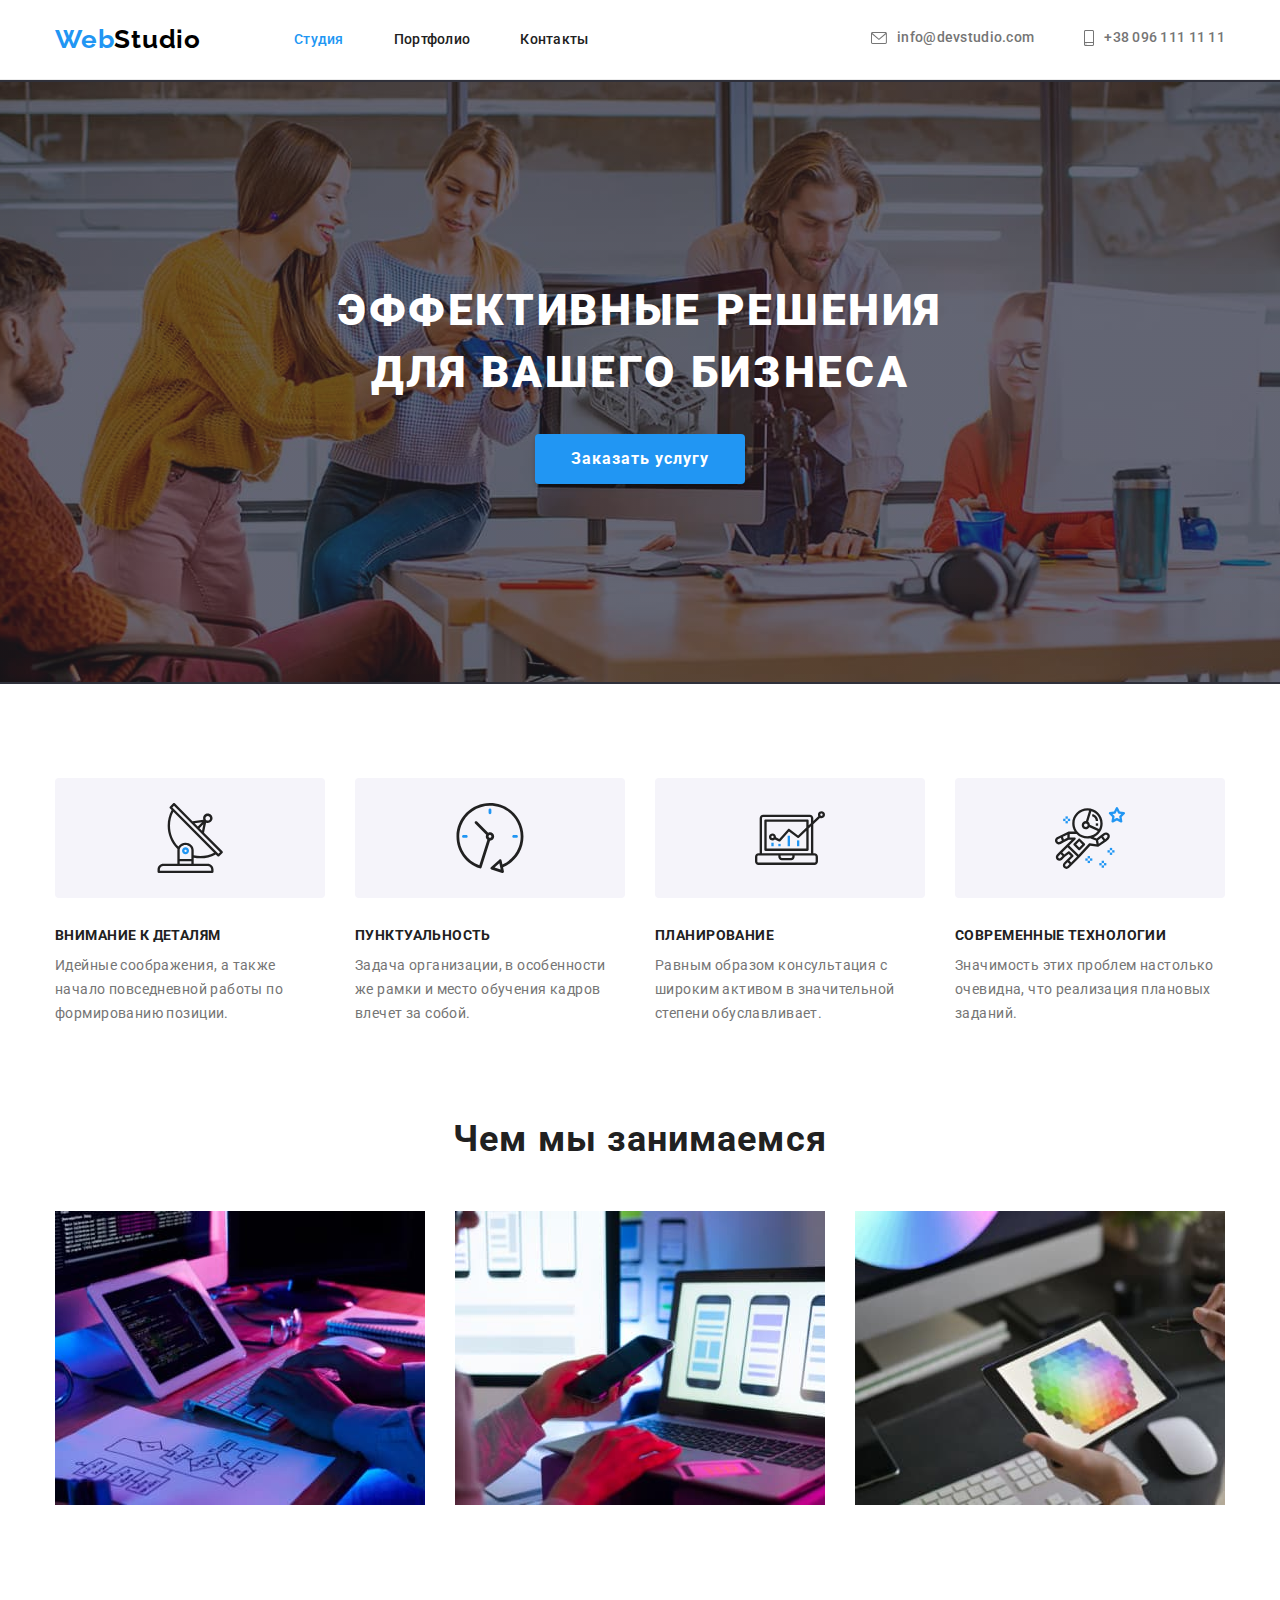
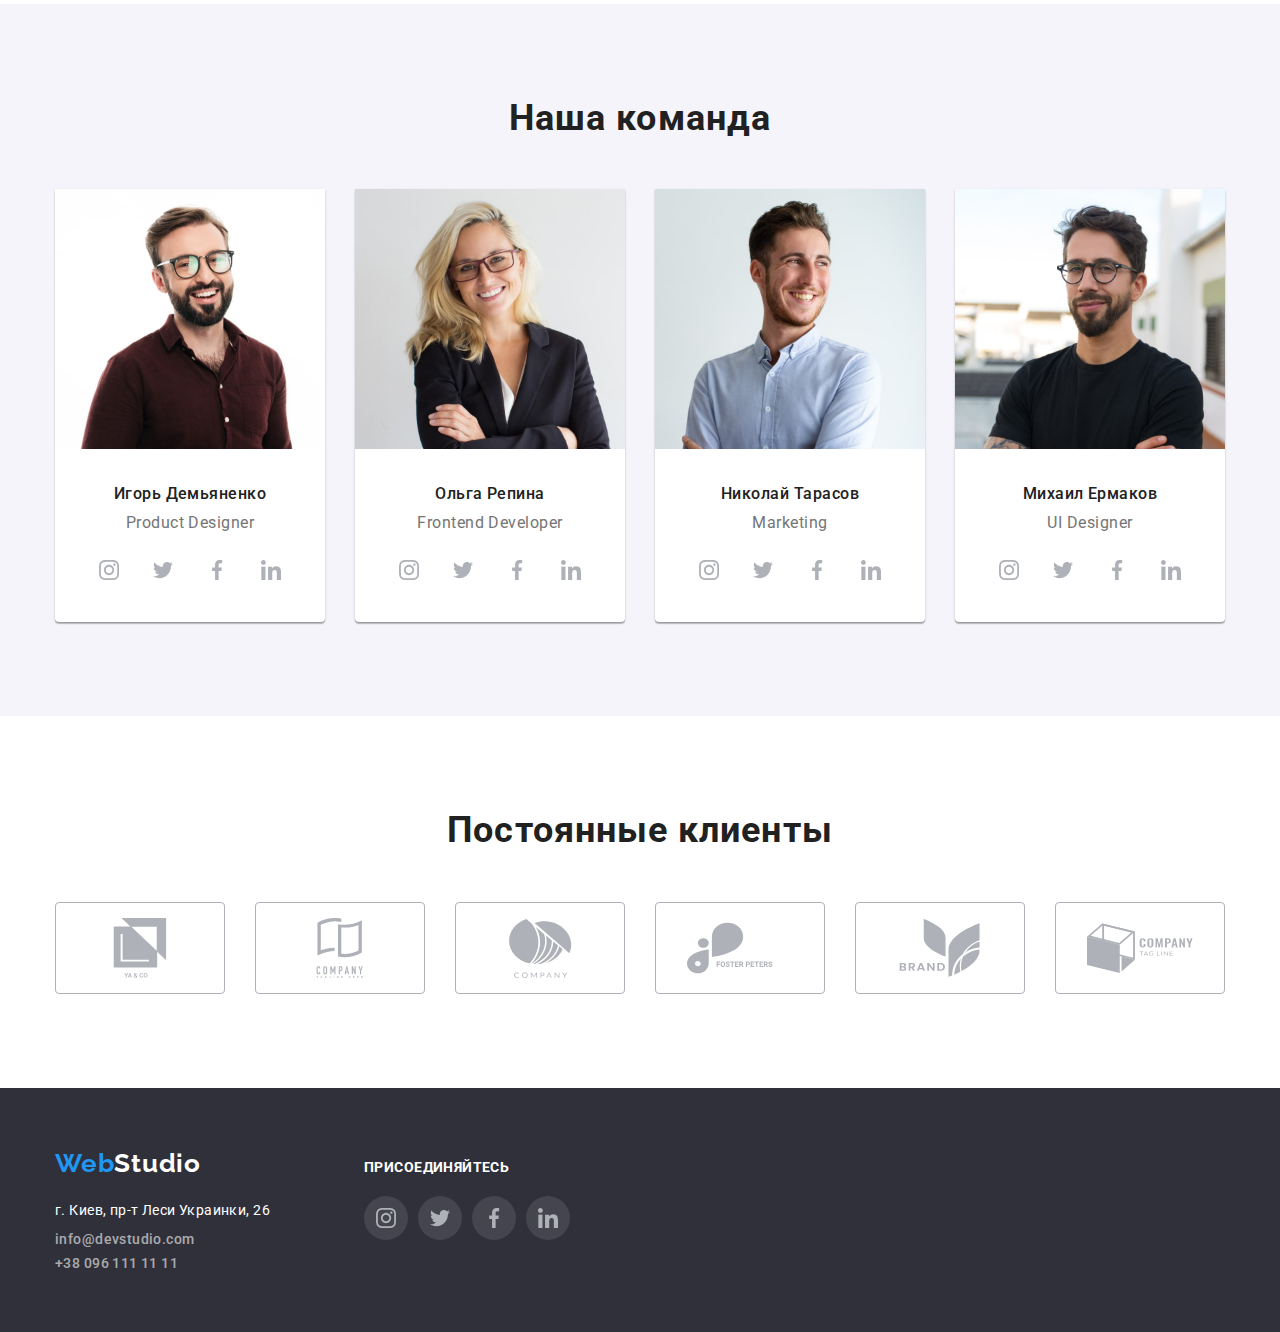
==== commit a35ef0be: "correct HW4 after menthor chek" ====
--- a/index.html
+++ b/index.html
@@ -62,10 +62,8 @@
     <main>
       <!--Герой-->
       <section class="section hero">
-        <div class="overlay">
-          <h1 class="hero-title">Эффективные решения для вашего бизнеса</h1>
-          <button class="hero-button btn" type="button">Заказать услугу</button>
-        </div>
+        <h1 class="hero-title">Эффективные решения для вашего бизнеса</h1>
+        <button class="hero-button btn" type="button">Заказать услугу</button>
       </section>
       <!--Особенности-->
       <section class="section features">
--- a/css/style.css
+++ b/css/style.css
@@ -166,21 +166,12 @@
 
 /*Герой*/
 .hero {
-  padding: 0;
-  background-color: var(--main-background-color);
-}
-
-.overlay {
-  height: 600px;
-  max-width: 1600px;
-  margin: 0 auto;
   padding: 200px 0;
-
   background-image: linear-gradient(to right, rgba(47, 48, 58, 0.4), rgba(47, 48, 58, 0.4)),
     url(../images/hero-bg-image.jpg);
+  background-color: var(--main-background-color);
   background-repeat: no-repeat;
   background-position: center;
-  background-size: cover;
 }
 
 .hero-title {
@@ -240,9 +231,8 @@
 
 .features-icon-field {
   display: flex;
-  height: 120px;
+  padding: 25px 0;
   background-color: var(--secondary-background-color);
-  align-items: center;
   justify-content: center;
   margin-bottom: 30px;
   border-radius: 4px;
@@ -252,15 +242,6 @@
   width: 70px;
   height: 70px;
 }
-
-/* .features-item::before {
-  display: block;
-  content: '';
-  height: 120px;
-  background-color: var(--secondary-background-color);
-  margin-bottom: 30px;
-  border-radius: 4px;
-} */
 
 .features-item:not(:last-child) {
   margin-right: 30px;
@@ -362,22 +343,19 @@
   border-radius: 50%;
   align-items: center;
   justify-content: center;
-  fill: var(--clients-border-color);
+  color: var(--clients-border-color);
 }
 
 .social-link:hover,
 .social-link:focus {
   background-color: var(--main-brand-color);
-}
-
-.social-link:hover .social-icon,
-.social-link:focus .social-icon {
-  fill: var(--hover-text-color);
+  color: var(--hover-text-color);
 }
 
 .social-icon {
   width: 20px;
   height: 20px;
+  fill: currentColor;
 }
 
 /*Наши клиенты*/
@@ -398,18 +376,19 @@
   height: 92px;
   border: 1px solid var(--clients-border-color);
   border-radius: 4px;
-  fill: var(--clients-border-color);
+  color: var(--clients-border-color);
+}
+
+.clients-link:hover,
+.clients-link:focus {
+  border: 1px solid var(--main-brand-color);
+  color: var(--main-brand-color);
 }
 
 .clients-icon {
   width: 106px;
   height: 60px;
-}
-
-.clients-link:hover,
-.clients-link:focus {
-  border: 1px solid var(--main-brand-color);
-  fill: var(--main-brand-color);
+  fill: currentColor;
 }
 
 /*Подвал*/
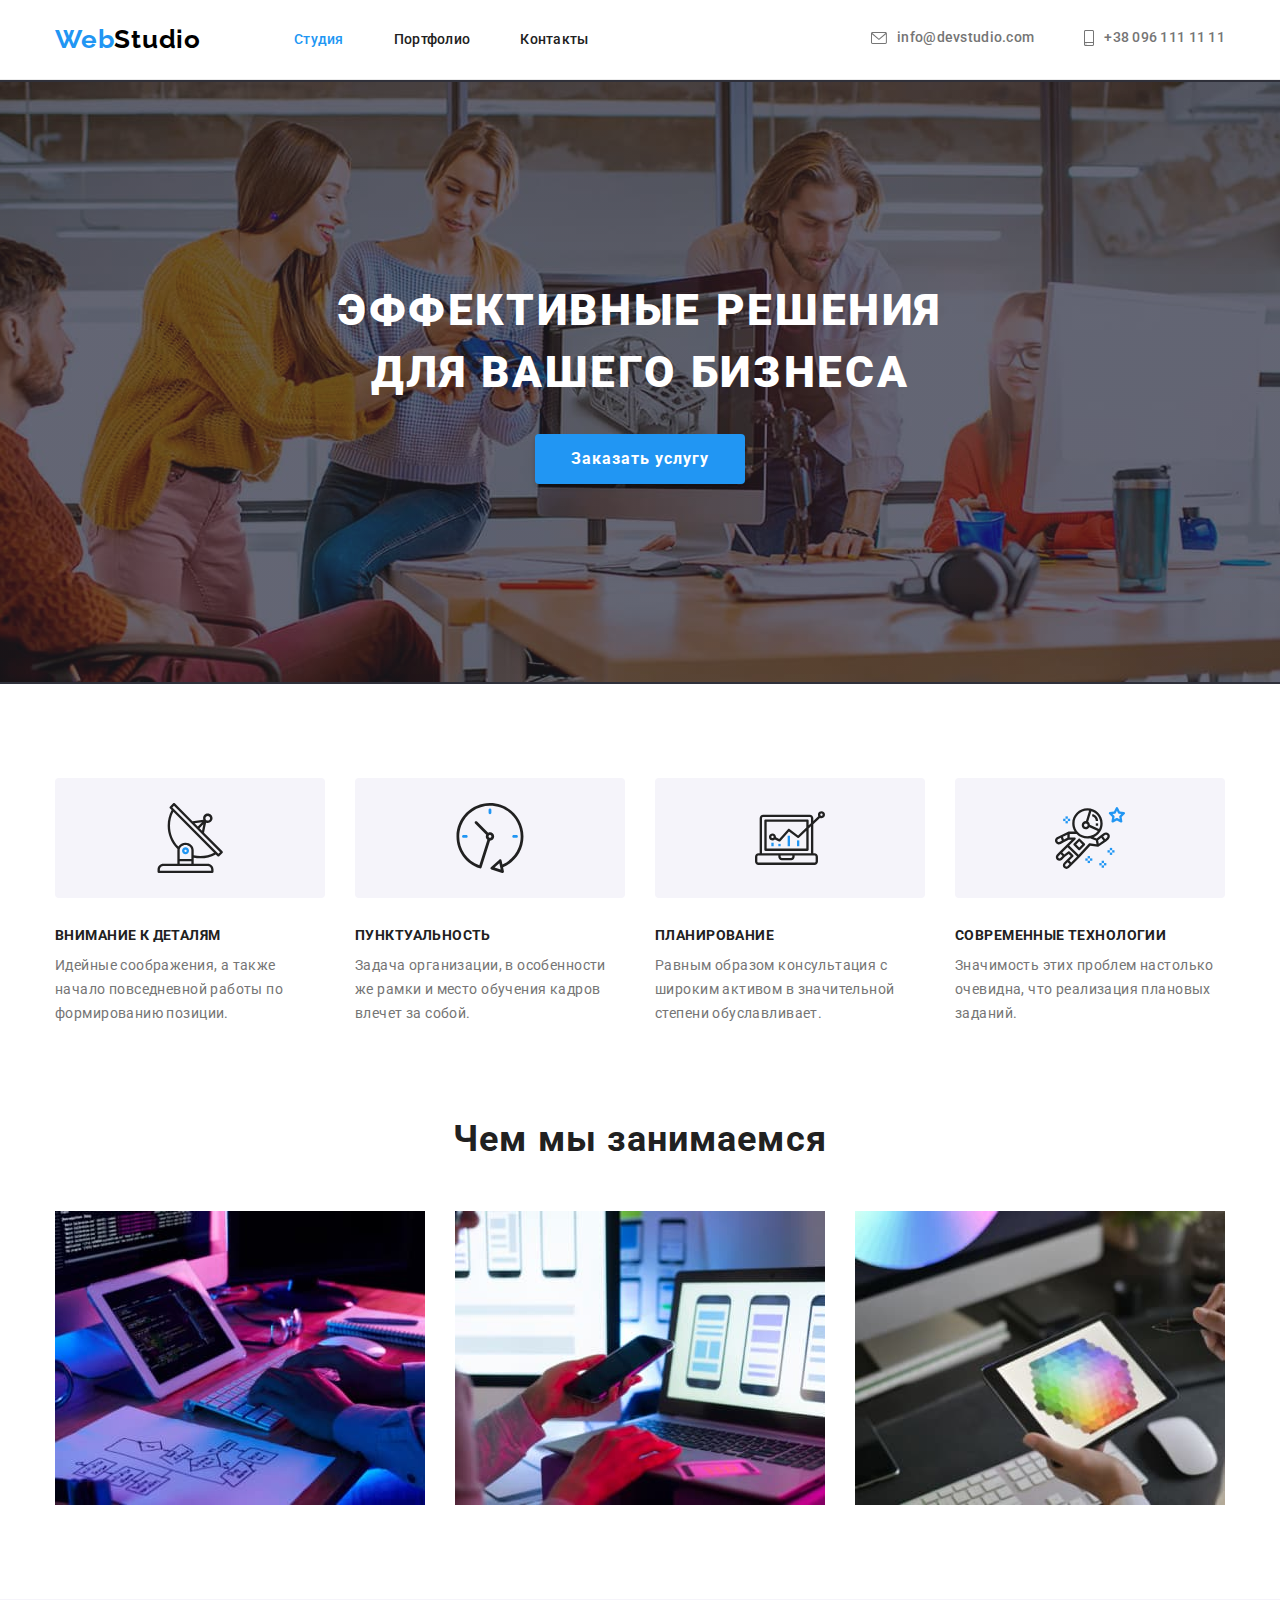
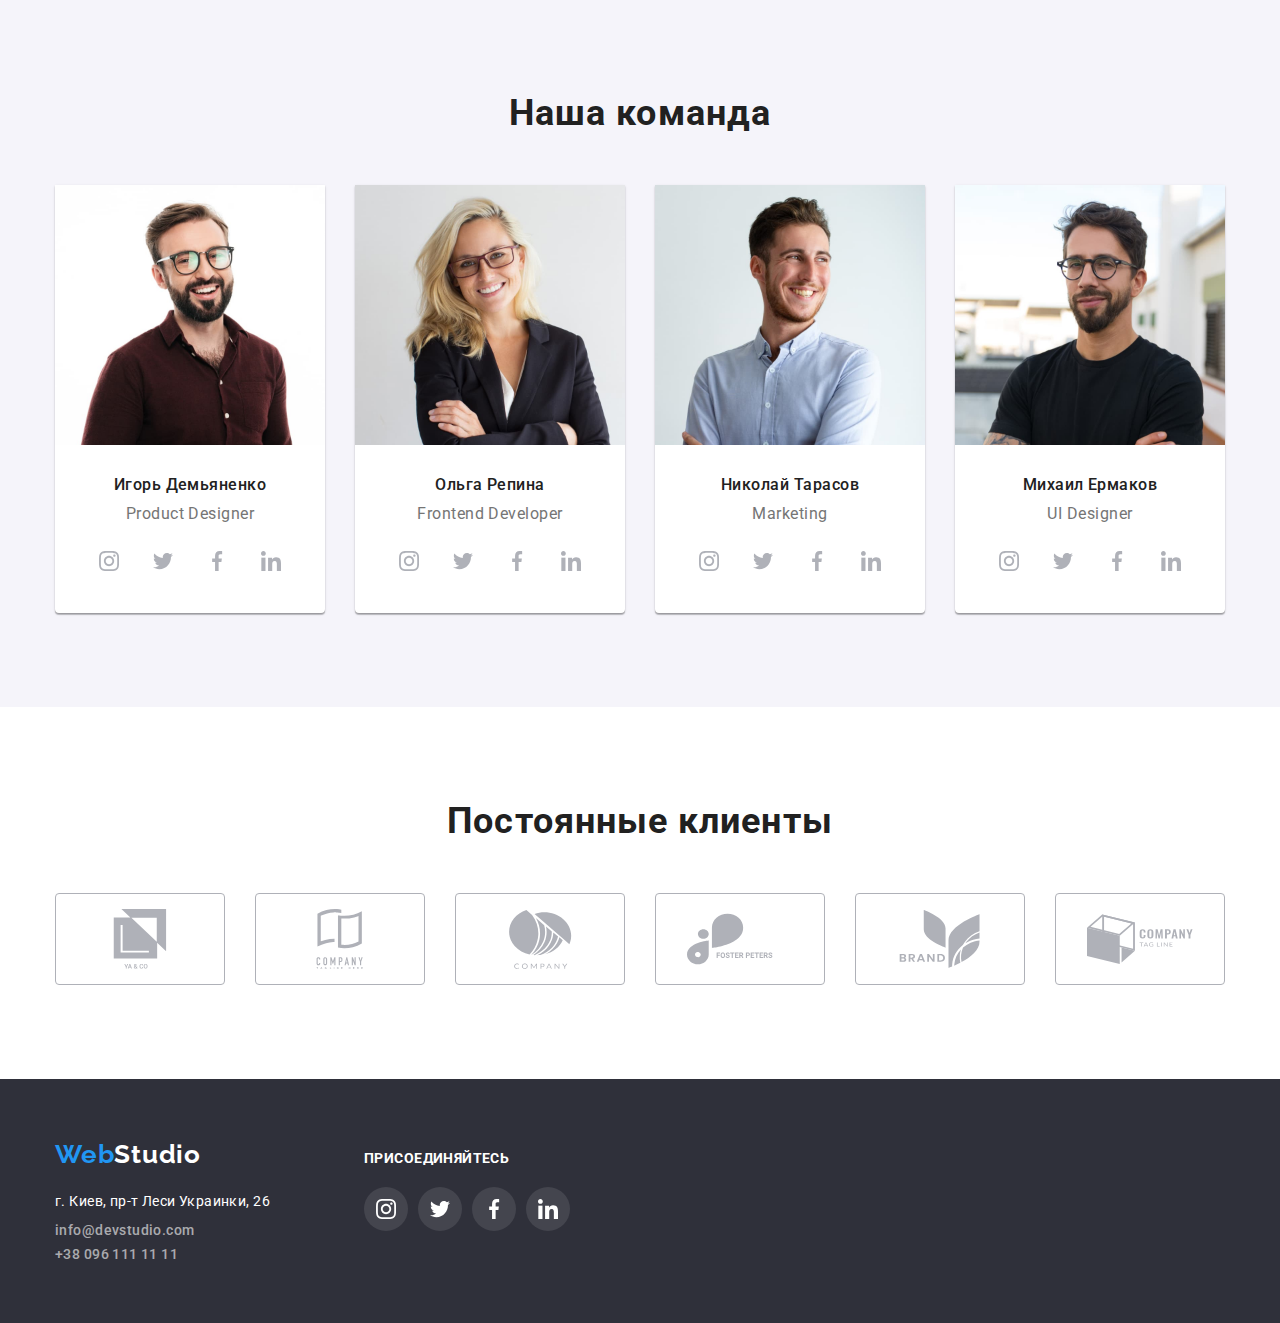
==== commit 27782cdb: "img reset and footer social icon fill corrected" ====
--- a/index.html
+++ b/index.html
@@ -396,28 +396,28 @@
           <ul class="social-list social-list-footer">
             <li class="social-item">
               <a class="social-link social-link-footer link" href="/">
-                <svg class="social-icon">
+                <svg class="social-icon social-icon-footer">
                   <use href="./images/icons.svg#icon-instagram"></use>
                 </svg>
               </a>
             </li>
             <li class="social-item">
               <a class="social-link social-link-footer link" href="/">
-                <svg class="social-icon">
+                <svg class="social-icon social-icon-footer">
                   <use href="./images/icons.svg#icon-twitter"></use>
                 </svg>
               </a>
             </li>
             <li class="social-item">
               <a class="social-link social-link-footer link" href="/">
-                <svg class="social-icon">
+                <svg class="social-icon social-icon-footer">
                   <use href="./images/icons.svg#icon-facebook"></use>
                 </svg>
               </a>
             </li>
             <li class="social-item">
               <a class="social-link social-link-footer link" href="/">
-                <svg class="social-icon">
+                <svg class="social-icon social-icon-footer">
                   <use href="./images/icons.svg#icon-linkedin"></use>
                 </svg>
               </a>
--- a/css/style.css
+++ b/css/style.css
@@ -41,6 +41,12 @@
   margin: 0;
 }
 
+img {
+	display: block;
+	max-width: 100%;
+	height: auto;
+}
+
 .container {
   width: 1200px;
   margin: 0 auto;
@@ -455,6 +461,10 @@
   fill: var(--hover-text-color);
 }
 
+.social-icon-footer {
+	fill: var(--hover-text-color);
+}
+
 /*Страница портфолио*/
 
 /*Фильтры*/
@@ -495,6 +505,10 @@
   flex-wrap: wrap;
 }
 
+.projects-item {
+	cursor: pointer;
+}
+
 .projects-item:not(:nth-child(3n)) {
   margin-right: 30px;
 }
@@ -506,7 +520,6 @@
 .projects-item:hover {
   box-shadow: 0px 1px 1px rgba(0, 0, 0, 0.12), 0px 4px 4px rgba(0, 0, 0, 0.06),
     1px 4px 6px rgba(0, 0, 0, 0.16);
-  cursor: pointer;
 }
 
 .projects-description-field {
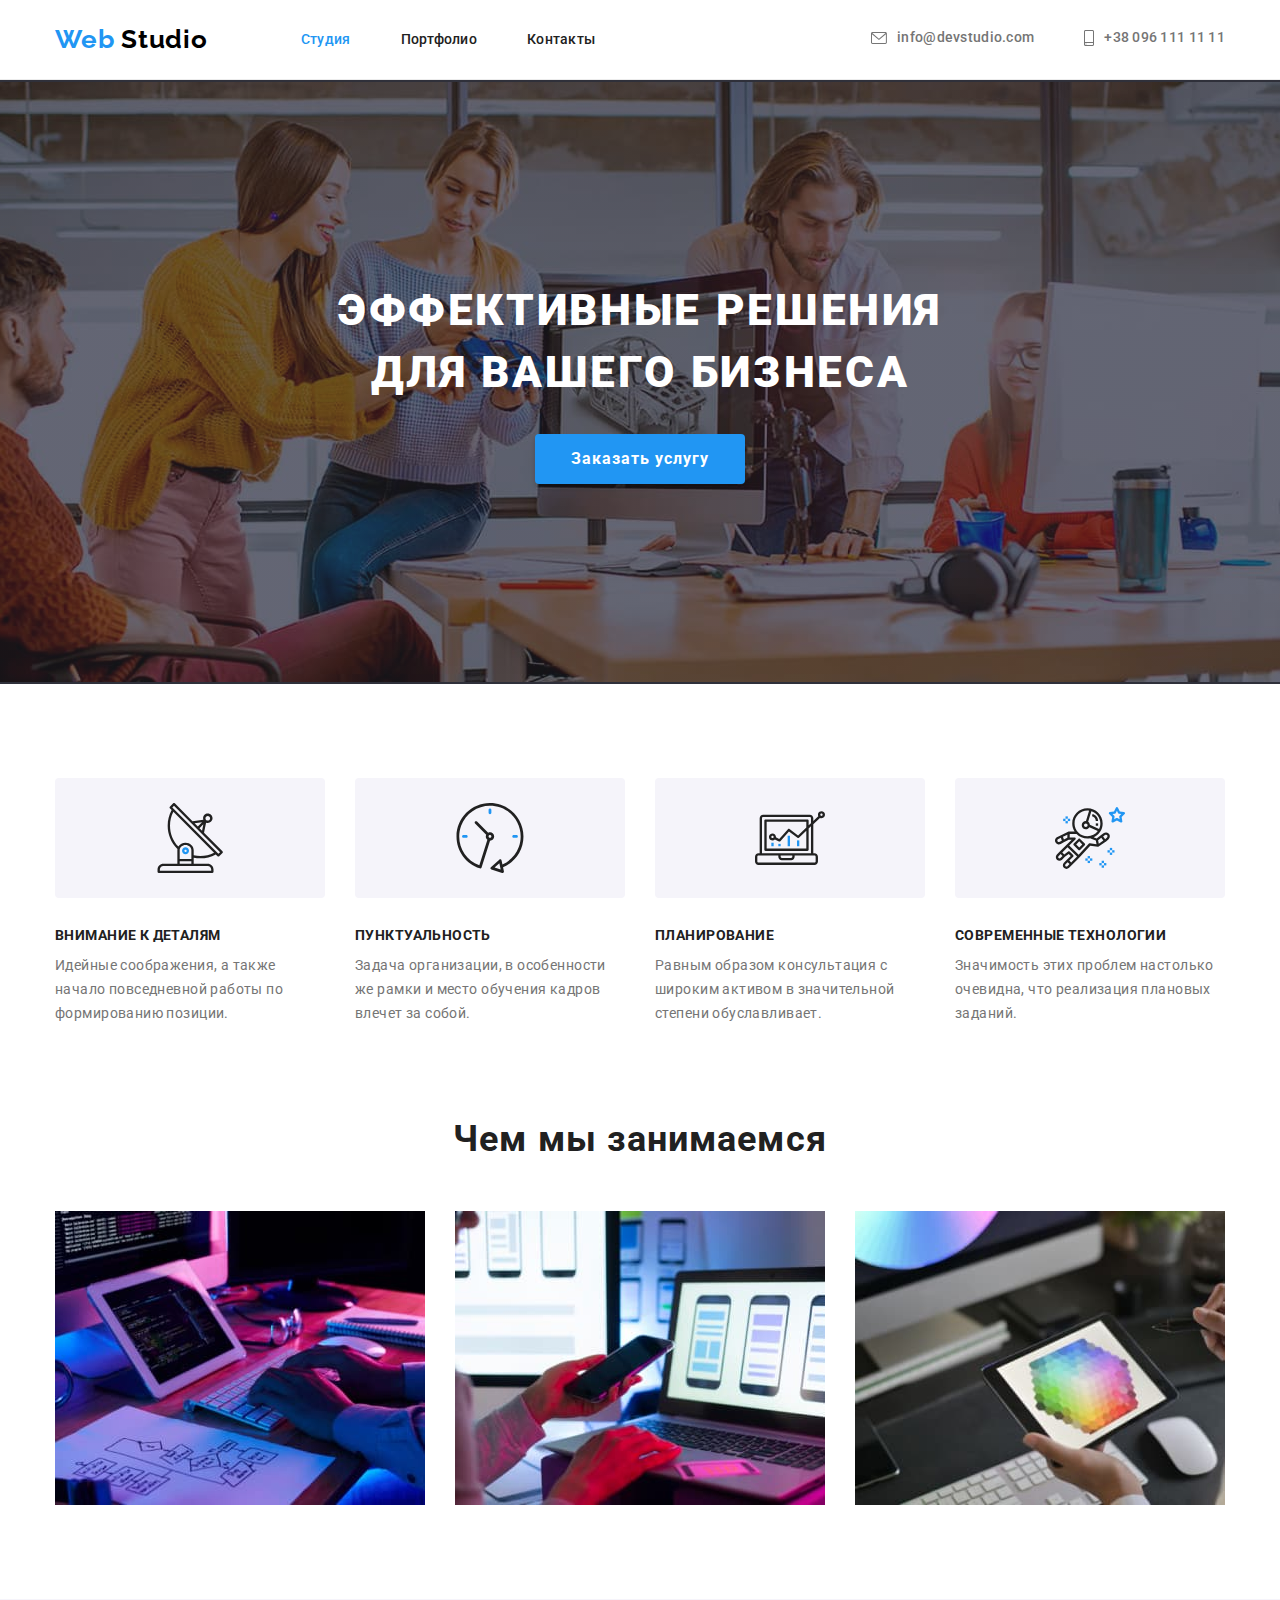
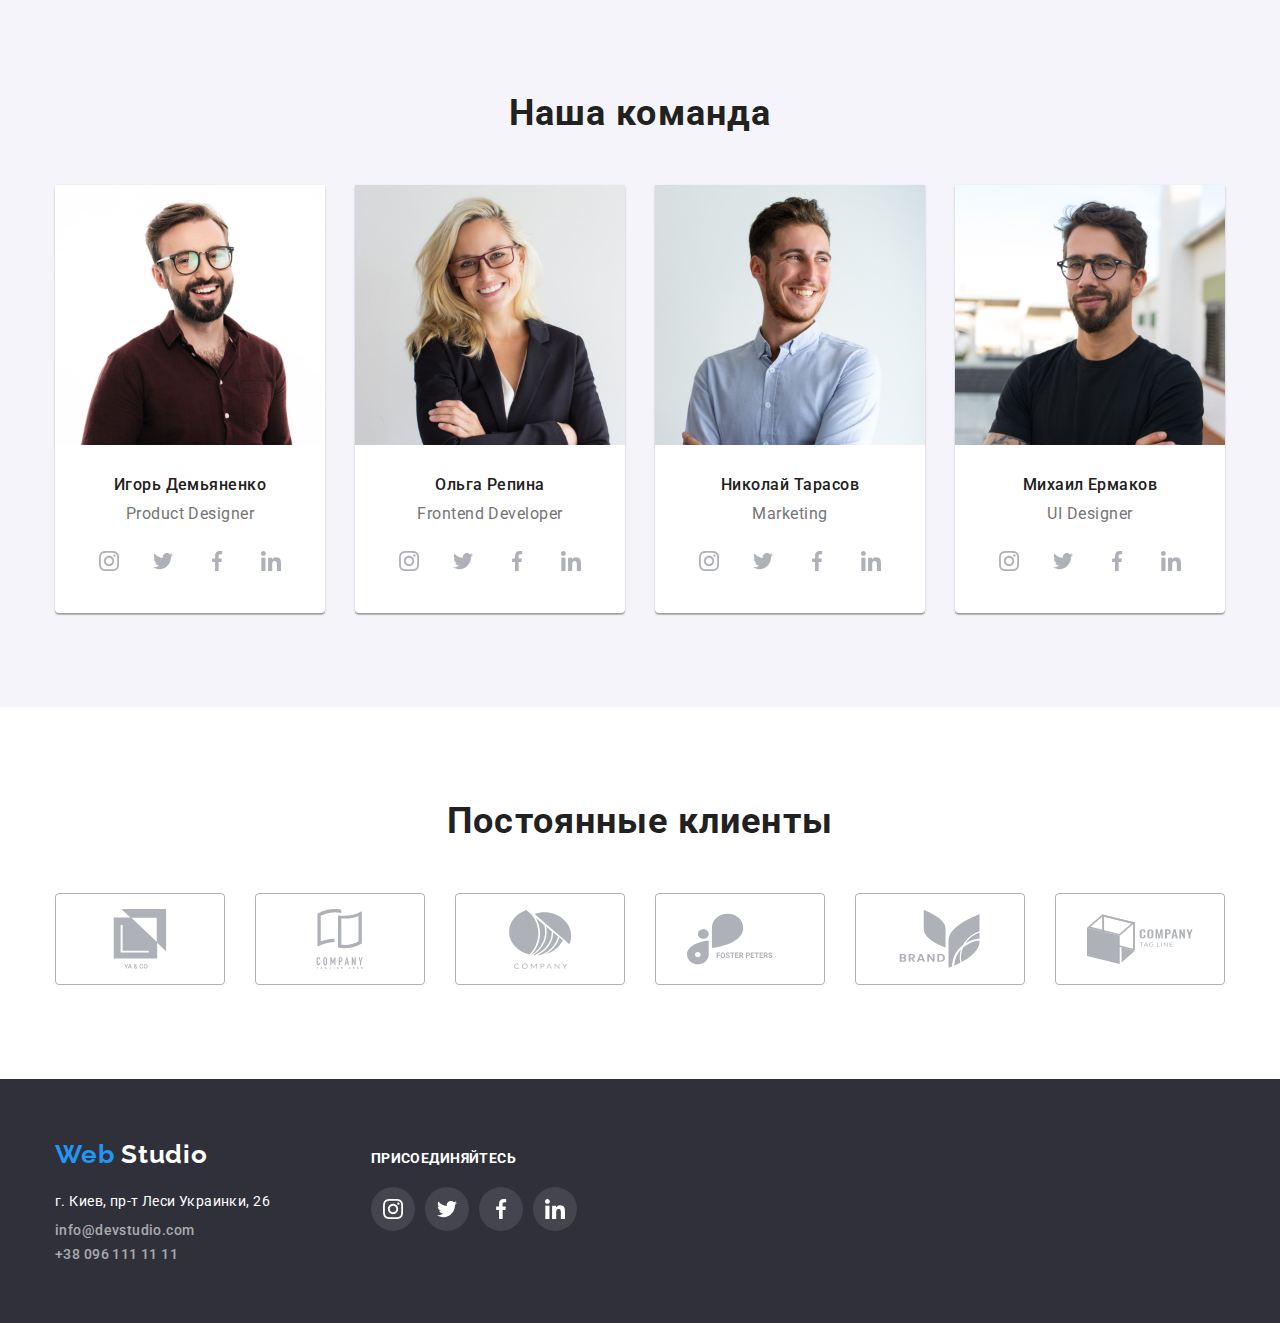
==== commit 7fca57f6: "prettier correct" ====
--- a/index.html
+++ b/index.html
@@ -1,430 +1,408 @@
 <!DOCTYPE html>
 <html lang="ru">
-  <head>
-    <meta charset="UTF-8" />
-    <meta http-equiv="X-UA-Compatible" content="IE=edge" />
-    <meta name="viewport" content="width=device-width, initial-scale=1.0" />
-    <title>Студия</title>
-    <link rel="preconnect" href="https://fonts.googleapis.com" />
-    <link rel="preconnect" href="https://fonts.gstatic.com" crossorigin />
-    <link
-      href="https://fonts.googleapis.com/css2?family=Oleo+Script&family=Raleway:wght@700&family=Roboto:wght@400;500;700;900&display=swap"
-      rel="stylesheet"
-    />
-    <link
-      rel="stylesheet"
-      href="https://cdnjs.cloudflare.com/ajax/libs/modern-normalize/1.1.0/modern-normalize.css"
-    />
-    <link rel="stylesheet" href="./css/style.css" />
-  </head>
+	<head>
+		<meta charset="UTF-8" />
+		<meta http-equiv="X-UA-Compatible" content="IE=edge" />
+		<meta name="viewport" content="width=device-width, initial-scale=1.0" />
+		<title>Студия</title>
+		<link rel="preconnect" href="https://fonts.googleapis.com" />
+		<link rel="preconnect" href="https://fonts.gstatic.com" crossorigin />
+		<link
+			href="https://fonts.googleapis.com/css2?family=Oleo+Script&family=Raleway:wght@700&family=Roboto:wght@400;500;700;900&display=swap"
+			rel="stylesheet"
+		/>
+		<link rel="stylesheet" href="https://cdnjs.cloudflare.com/ajax/libs/modern-normalize/1.1.0/modern-normalize.css" />
+		<link rel="stylesheet" href="./css/style.css" />
+	</head>
 
-  <body>
-    <!--Хедер-->
-    <header class="header">
-      <div class="container header-content">
-        <a class="logo link" href="./index.html"
-          ><span class="logo-web-color">Web</span><span class="logo-studio-color">Studio</span></a
-        >
-        <nav>
-          <ul class="nav-list list">
-            <li class="nav-item">
-              <a class="nav-link link current" href="./index.html">Студия</a>
-            </li>
-            <li class="nav-item">
-              <a class="nav-link link" href="./portfolio.html">Портфолио</a>
-            </li>
-            <li class="nav-item">
-              <a class="nav-link link" href="#footer">Контакты</a>
-            </li>
-          </ul>
-        </nav>
-        <ul class="contacts-list list">
-          <li class="contacts-item">
-            <a class="contacts-link header-email link" href="mailto:info@devstudio.com">
-              <svg class="header-icon envelope-icon">
-                <use href="./images/icons.svg#icon-envelope"></use>
-              </svg>
-              info@devstudio.com</a
-            >
-          </li>
-          <li class="contacts-item">
-            <a class="contacts-link header-phone link" href="tel:+380961111111">
-              <svg class="header-icon smartphone-icon">
-                <use href="./images/icons.svg#icon-smartphone"></use>
-              </svg>
-              +38 096 111 11 11</a
-            >
-          </li>
-        </ul>
-      </div>
-    </header>
+	<body>
+		<!--Хедер-->
+		<header class="header">
+			<div class="container header-content">
+				<a class="logo link" href="./index.html">
+					<span class="logo-web-color">Web</span>
+					<span class="logo-studio-color">Studio</span>
+				</a>
+				<nav>
+					<ul class="nav-list list">
+						<li class="nav-item">
+							<a class="nav-link link current" href="./index.html">Студия</a>
+						</li>
+						<li class="nav-item">
+							<a class="nav-link link" href="./portfolio.html">Портфолио</a>
+						</li>
+						<li class="nav-item">
+							<a class="nav-link link" href="#footer">Контакты</a>
+						</li>
+					</ul>
+				</nav>
+				<ul class="contacts-list list">
+					<li class="contacts-item">
+						<a class="contacts-link header-email link" href="mailto:info@devstudio.com">
+							<svg class="header-icon envelope-icon">
+								<use href="./images/icons.svg#icon-envelope"></use>
+							</svg>
+							info@devstudio.com
+						</a>
+					</li>
+					<li class="contacts-item">
+						<a class="contacts-link header-phone link" href="tel:+380961111111">
+							<svg class="header-icon smartphone-icon">
+								<use href="./images/icons.svg#icon-smartphone"></use>
+							</svg>
+							+38 096 111 11 11
+						</a>
+					</li>
+				</ul>
+			</div>
+		</header>
 
-    <main>
-      <!--Герой-->
-      <section class="section hero">
-        <h1 class="hero-title">Эффективные решения для вашего бизнеса</h1>
-        <button class="hero-button btn" type="button">Заказать услугу</button>
-      </section>
-      <!--Особенности-->
-      <section class="section features">
-        <div class="container">
-          <!--Заголовок скрыт-->
-          <h2 class="visually-hidden">Особенности</h2>
-          <!--содержание секции-->
-          <ul class="features-list list">
-            <li class="features-item">
-              <div class="features-icon-field">
-                <svg class="features-icon">
-                  <use href="./images/icons.svg#icon-antenna"></use>
-                </svg>
-              </div>
-              <h3 class="features-item-title">Внимание к деталям</h3>
-              <p class="features-item-text">
-                Идейные соображения, а также начало повседневной работы по формированию позиции.
-              </p>
-            </li>
-            <li class="features-item">
-              <div class="features-icon-field">
-                <svg class="features-icon">
-                  <use href="./images/icons.svg#icon-clock"></use>
-                </svg>
-              </div>
-              <h3 class="features-item-title">Пунктуальность</h3>
-              <p class="features-item-text">
-                Задача организации, в особенности же рамки и место обучения кадров влечет за собой.
-              </p>
-            </li>
-            <li class="features-item">
-              <div class="features-icon-field">
-                <svg class="features-icon">
-                  <use href="./images/icons.svg#icon-diagram"></use>
-                </svg>
-              </div>
-              <h3 class="features-item-title">Планирование</h3>
-              <p class="features-item-text">
-                Равным образом консультация с широким активом в значительной степени обуславливает.
-              </p>
-            </li>
-            <li class="features-item">
-              <div class="features-icon-field">
-                <svg class="features-icon">
-                  <use href="./images/icons.svg#icon-astronaut"></use>
-                </svg>
-              </div>
-              <h3 class="features-item-title">Современные технологии</h3>
-              <p class="features-item-text">
-                Значимость этих проблем настолько очевидна, что реализация плановых заданий.
-              </p>
-            </li>
-          </ul>
-        </div>
-      </section>
-      <!--презентация продуктов компании-->
-      <section class="section directions">
-        <div class="container">
-          <h2 class="directions-title pre-title">Чем мы занимаемся</h2>
-          <ul class="directions-list list">
-            <li class="directions-item">
-              <img class="directions-image" src="./images/box_1.jpg" alt="Продукт 1" width="370" />
-            </li>
-            <li class="directions-item">
-              <img class="directions-image" src="./images/box_2.jpg" alt="Продукт 2" width="370" />
-            </li>
-            <li class="directions-item">
-              <img class="directions-image" src="./images/box_3.jpg" alt="Продукт 3" width="370" />
-            </li>
-          </ul>
-        </div>
-      </section>
-      <!--Команда-->
-      <section class="section team">
-        <div class="container">
-          <h2 class="team-title pre-title">Наша команда</h2>
-          <ul class="team-list list">
-            <li class="team-item">
-              <img
-                class="team-image"
-                src="./images/team_photo_1.jpg"
-                alt="Сотрудник 1"
-                width="270"
-              />
-              <div class="team-description">
-                <h3 class="team-member">Игорь Демьяненко</h3>
-                <p class="team-position">Product Designer</p>
-                <ul class="social-list">
-                  <li class="social-item">
-                    <a class="social-link link" href="/">
-                      <svg class="social-icon">
-                        <use href="./images/icons.svg#icon-instagram"></use>
-                      </svg>
-                    </a>
-                  </li>
-                  <li class="social-item">
-                    <a class="social-link link" href="/">
-                      <svg class="social-icon">
-                        <use href="./images/icons.svg#icon-twitter"></use>
-                      </svg>
-                    </a>
-                  </li>
-                  <li class="social-item">
-                    <a class="social-link link" href="/">
-                      <svg class="social-icon">
-                        <use href="./images/icons.svg#icon-facebook"></use>
-                      </svg>
-                    </a>
-                  </li>
-                  <li class="social-item">
-                    <a class="social-link link" href="/">
-                      <svg class="social-icon">
-                        <use href="./images/icons.svg#icon-linkedin"></use>
-                      </svg>
-                    </a>
-                  </li>
-                </ul>
-              </div>
-            </li>
-            <li class="team-item">
-              <img
-                class="team-image"
-                src="./images/team_photo_2.jpg"
-                alt="Сотрудник 2"
-                width="270"
-              />
-              <div class="team-description">
-                <h3 class="team-member">Ольга Репина</h3>
-                <p class="team-position">Frontend Developer</p>
-                <ul class="social-list">
-                  <li class="social-item">
-                    <a class="social-link link" href="/">
-                      <svg class="social-icon">
-                        <use href="./images/icons.svg#icon-instagram"></use>
-                      </svg>
-                    </a>
-                  </li>
-                  <li class="social-item">
-                    <a class="social-link link" href="/">
-                      <svg class="social-icon">
-                        <use href="./images/icons.svg#icon-twitter"></use>
-                      </svg>
-                    </a>
-                  </li>
-                  <li class="social-item">
-                    <a class="social-link link" href="/">
-                      <svg class="social-icon">
-                        <use href="./images/icons.svg#icon-facebook"></use>
-                      </svg>
-                    </a>
-                  </li>
-                  <li class="social-item">
-                    <a class="social-link link" href="/">
-                      <svg class="social-icon">
-                        <use href="./images/icons.svg#icon-linkedin"></use>
-                      </svg>
-                    </a>
-                  </li>
-                </ul>
-              </div>
-            </li>
-            <li class="team-item">
-              <img
-                class="team-image"
-                src="./images/team_photo_3.jpg"
-                alt="Сотрудник 3"
-                width="270"
-              />
-              <div class="team-description">
-                <h3 class="team-member">Николай Тарасов</h3>
-                <p class="team-position">Marketing</p>
-                <ul class="social-list">
-                  <li class="social-item">
-                    <a class="social-link link" href="/">
-                      <svg class="social-icon">
-                        <use href="./images/icons.svg#icon-instagram"></use>
-                      </svg>
-                    </a>
-                  </li>
-                  <li class="social-item">
-                    <a class="social-link link" href="/">
-                      <svg class="social-icon">
-                        <use href="./images/icons.svg#icon-twitter"></use>
-                      </svg>
-                    </a>
-                  </li>
-                  <li class="social-item">
-                    <a class="social-link link" href="/">
-                      <svg class="social-icon">
-                        <use href="./images/icons.svg#icon-facebook"></use>
-                      </svg>
-                    </a>
-                  </li>
-                  <li class="social-item">
-                    <a class="social-link link" href="/">
-                      <svg class="social-icon">
-                        <use href="./images/icons.svg#icon-linkedin"></use>
-                      </svg>
-                    </a>
-                  </li>
-                </ul>
-              </div>
-            </li>
-            <li class="team-item">
-              <img
-                class="team-image"
-                src="./images/team_photo_4.jpg"
-                alt="Сотрудник 4"
-                width="270"
-              />
-              <div class="team-description">
-                <h3 class="team-member">Михаил Ермаков</h3>
-                <p class="team-position">UI Designer</p>
-                <ul class="social-list">
-                  <li class="social-item">
-                    <a class="social-link link" href="/">
-                      <svg class="social-icon">
-                        <use href="./images/icons.svg#icon-instagram"></use>
-                      </svg>
-                    </a>
-                  </li>
-                  <li class="social-item">
-                    <a class="social-link link" href="/">
-                      <svg class="social-icon">
-                        <use href="./images/icons.svg#icon-twitter"></use>
-                      </svg>
-                    </a>
-                  </li>
-                  <li class="social-item">
-                    <a class="social-link link" href="/">
-                      <svg class="social-icon">
-                        <use href="./images/icons.svg#icon-facebook"></use>
-                      </svg>
-                    </a>
-                  </li>
-                  <li class="social-item">
-                    <a class="social-link link" href="/">
-                      <svg class="social-icon">
-                        <use href="./images/icons.svg#icon-linkedin"></use>
-                      </svg>
-                    </a>
-                  </li>
-                </ul>
-              </div>
-            </li>
-          </ul>
-        </div>
-      </section>
-      <section class="section clients">
-        <div class="container">
-          <h2 class="clients-title pre-title">Постоянные клиенты</h2>
-          <ul class="clients-list">
-            <li class="clients-item">
-              <a class="clients-link link" href="/">
-                <svg class="clients-icon">
-                  <use href="./images/icons.svg#icon-client1"></use>
-                </svg>
-              </a>
-            </li>
-            <li class="clients-item">
-              <a class="clients-link link" href="/">
-                <svg class="clients-icon">
-                  <use href="./images/icons.svg#icon-client2"></use>
-                </svg>
-              </a>
-            </li>
-            <li class="clients-item">
-              <a class="clients-link link" href="/">
-                <svg class="clients-icon">
-                  <use href="./images/icons.svg#icon-client3"></use>
-                </svg>
-              </a>
-            </li>
-            <li class="clients-item">
-              <a class="clients-link link" href="/">
-                <svg class="clients-icon">
-                  <use href="./images/icons.svg#icon-client4"></use>
-                </svg>
-              </a>
-            </li>
-            <li class="clients-item">
-              <a class="clients-link link" href="/">
-                <svg class="clients-icon">
-                  <use href="./images/icons.svg#icon-client5"></use>
-                </svg>
-              </a>
-            </li>
-            <li class="clients-item">
-              <a class="clients-link link" href="/">
-                <svg class="clients-icon">
-                  <use href="./images/icons.svg#icon-client6"></use>
-                </svg>
-              </a>
-            </li>
-          </ul>
-        </div>
-      </section>
-    </main>
-    <!--подвал-->
-    <footer id="footer">
-      <div class="container footer-container">
-        <div class="address-footer">
-          <a class="logo footer-logo link" href="./index.html"
-            ><span class="logo-web-color">Web</span><span class="logo-footer-color">Studio</span></a
-          >
-          <address class="address">
-            <ul class="address-list list">
-              <li class="address-item">
-                <a
-                  class="address-link link"
-                  href="https://www.google.com.ua/maps/place/%D0%B1%D1%83%D0%BB%D1%8C%D0%B2%D0%B0%D1%80+%D0%9B%D0%B5%D1%81%D1%96+%D0%A3%D0%BA%D1%80%D0%B0%D1%97%D0%BD%D0%BA%D0%B8,+26,+%D0%9A%D0%B8%D1%97%D0%B2,+02000/@50.4265841,30.5361971,17z/data=!4m13!1m7!3m6!1s0x40d4cf0e033ecbe9:0x57a4dffefec77da0!2z0LHRg9C70YzQstCw0YAg0JvQtdGB0ZYg0KPQutGA0LDRl9C90LrQuCwgMjYsINCa0LjRl9CyLCAwMjAwMA!3b1!8m2!3d50.4265807!4d30.5383858!3m4!1s0x40d4cf0e033ecbe9:0x57a4dffefec77da0!8m2!3d50.4265807!4d30.5383858"
-                  >г. Киев, пр-т Леси Украинки, 26</a
-                >
-              </li>
-              <li class="address-item">
-                <a class="contacts-link footer-contacts-link link" href="mailto:info@devstudio.com"
-                  >info@devstudio.com</a
-                >
-              </li>
-              <li class="address-item">
-                <a class="contacts-link footer-contacts-link link" href="tel:+380961111111"
-                  >+38 096 111 11 11</a
-                >
-              </li>
-            </ul>
-          </address>
-        </div>
-        <div class="social-footer">
-          <h2 class="social-footer-title">Присоединяйтесь</h2>
-          <ul class="social-list social-list-footer">
-            <li class="social-item">
-              <a class="social-link social-link-footer link" href="/">
-                <svg class="social-icon social-icon-footer">
-                  <use href="./images/icons.svg#icon-instagram"></use>
-                </svg>
-              </a>
-            </li>
-            <li class="social-item">
-              <a class="social-link social-link-footer link" href="/">
-                <svg class="social-icon social-icon-footer">
-                  <use href="./images/icons.svg#icon-twitter"></use>
-                </svg>
-              </a>
-            </li>
-            <li class="social-item">
-              <a class="social-link social-link-footer link" href="/">
-                <svg class="social-icon social-icon-footer">
-                  <use href="./images/icons.svg#icon-facebook"></use>
-                </svg>
-              </a>
-            </li>
-            <li class="social-item">
-              <a class="social-link social-link-footer link" href="/">
-                <svg class="social-icon social-icon-footer">
-                  <use href="./images/icons.svg#icon-linkedin"></use>
-                </svg>
-              </a>
-            </li>
-          </ul>
-        </div>
-      </div>
-    </footer>
-  </body>
+		<main>
+			<!--Герой-->
+			<section class="section hero">
+				<h1 class="hero-title">Эффективные решения для вашего бизнеса</h1>
+				<button class="hero-button btn" type="button">Заказать услугу</button>
+			</section>
+			<!--Особенности-->
+			<section class="section features">
+				<div class="container">
+					<!--Заголовок скрыт-->
+					<h2 class="visually-hidden">Особенности</h2>
+					<!--содержание секции-->
+					<ul class="features-list list">
+						<li class="features-item">
+							<div class="features-icon-field">
+								<svg class="features-icon">
+									<use href="./images/icons.svg#icon-antenna"></use>
+								</svg>
+							</div>
+							<h3 class="features-item-title">Внимание к деталям</h3>
+							<p class="features-item-text">
+								Идейные соображения, а также начало повседневной работы по формированию позиции.
+							</p>
+						</li>
+						<li class="features-item">
+							<div class="features-icon-field">
+								<svg class="features-icon">
+									<use href="./images/icons.svg#icon-clock"></use>
+								</svg>
+							</div>
+							<h3 class="features-item-title">Пунктуальность</h3>
+							<p class="features-item-text">
+								Задача организации, в особенности же рамки и место обучения кадров влечет за собой.
+							</p>
+						</li>
+						<li class="features-item">
+							<div class="features-icon-field">
+								<svg class="features-icon">
+									<use href="./images/icons.svg#icon-diagram"></use>
+								</svg>
+							</div>
+							<h3 class="features-item-title">Планирование</h3>
+							<p class="features-item-text">
+								Равным образом консультация с широким активом в значительной степени обуславливает.
+							</p>
+						</li>
+						<li class="features-item">
+							<div class="features-icon-field">
+								<svg class="features-icon">
+									<use href="./images/icons.svg#icon-astronaut"></use>
+								</svg>
+							</div>
+							<h3 class="features-item-title">Современные технологии</h3>
+							<p class="features-item-text">
+								Значимость этих проблем настолько очевидна, что реализация плановых заданий.
+							</p>
+						</li>
+					</ul>
+				</div>
+			</section>
+			<!--презентация продуктов компании-->
+			<section class="section directions">
+				<div class="container">
+					<h2 class="directions-title pre-title">Чем мы занимаемся</h2>
+					<ul class="directions-list list">
+						<li class="directions-item">
+							<img class="directions-image" src="./images/box_1.jpg" alt="Продукт 1" width="370" />
+						</li>
+						<li class="directions-item">
+							<img class="directions-image" src="./images/box_2.jpg" alt="Продукт 2" width="370" />
+						</li>
+						<li class="directions-item">
+							<img class="directions-image" src="./images/box_3.jpg" alt="Продукт 3" width="370" />
+						</li>
+					</ul>
+				</div>
+			</section>
+			<!--Команда-->
+			<section class="section team">
+				<div class="container">
+					<h2 class="team-title pre-title">Наша команда</h2>
+					<ul class="team-list list">
+						<li class="team-item">
+							<img class="team-image" src="./images/team_photo_1.jpg" alt="Сотрудник 1" width="270" />
+							<div class="team-description">
+								<h3 class="team-member">Игорь Демьяненко</h3>
+								<p class="team-position">Product Designer</p>
+								<ul class="social-list">
+									<li class="social-item">
+										<a class="social-link link" href="/">
+											<svg class="social-icon">
+												<use href="./images/icons.svg#icon-instagram"></use>
+											</svg>
+										</a>
+									</li>
+									<li class="social-item">
+										<a class="social-link link" href="/">
+											<svg class="social-icon">
+												<use href="./images/icons.svg#icon-twitter"></use>
+											</svg>
+										</a>
+									</li>
+									<li class="social-item">
+										<a class="social-link link" href="/">
+											<svg class="social-icon">
+												<use href="./images/icons.svg#icon-facebook"></use>
+											</svg>
+										</a>
+									</li>
+									<li class="social-item">
+										<a class="social-link link" href="/">
+											<svg class="social-icon">
+												<use href="./images/icons.svg#icon-linkedin"></use>
+											</svg>
+										</a>
+									</li>
+								</ul>
+							</div>
+						</li>
+						<li class="team-item">
+							<img class="team-image" src="./images/team_photo_2.jpg" alt="Сотрудник 2" width="270" />
+							<div class="team-description">
+								<h3 class="team-member">Ольга Репина</h3>
+								<p class="team-position">Frontend Developer</p>
+								<ul class="social-list">
+									<li class="social-item">
+										<a class="social-link link" href="/">
+											<svg class="social-icon">
+												<use href="./images/icons.svg#icon-instagram"></use>
+											</svg>
+										</a>
+									</li>
+									<li class="social-item">
+										<a class="social-link link" href="/">
+											<svg class="social-icon">
+												<use href="./images/icons.svg#icon-twitter"></use>
+											</svg>
+										</a>
+									</li>
+									<li class="social-item">
+										<a class="social-link link" href="/">
+											<svg class="social-icon">
+												<use href="./images/icons.svg#icon-facebook"></use>
+											</svg>
+										</a>
+									</li>
+									<li class="social-item">
+										<a class="social-link link" href="/">
+											<svg class="social-icon">
+												<use href="./images/icons.svg#icon-linkedin"></use>
+											</svg>
+										</a>
+									</li>
+								</ul>
+							</div>
+						</li>
+						<li class="team-item">
+							<img class="team-image" src="./images/team_photo_3.jpg" alt="Сотрудник 3" width="270" />
+							<div class="team-description">
+								<h3 class="team-member">Николай Тарасов</h3>
+								<p class="team-position">Marketing</p>
+								<ul class="social-list">
+									<li class="social-item">
+										<a class="social-link link" href="/">
+											<svg class="social-icon">
+												<use href="./images/icons.svg#icon-instagram"></use>
+											</svg>
+										</a>
+									</li>
+									<li class="social-item">
+										<a class="social-link link" href="/">
+											<svg class="social-icon">
+												<use href="./images/icons.svg#icon-twitter"></use>
+											</svg>
+										</a>
+									</li>
+									<li class="social-item">
+										<a class="social-link link" href="/">
+											<svg class="social-icon">
+												<use href="./images/icons.svg#icon-facebook"></use>
+											</svg>
+										</a>
+									</li>
+									<li class="social-item">
+										<a class="social-link link" href="/">
+											<svg class="social-icon">
+												<use href="./images/icons.svg#icon-linkedin"></use>
+											</svg>
+										</a>
+									</li>
+								</ul>
+							</div>
+						</li>
+						<li class="team-item">
+							<img class="team-image" src="./images/team_photo_4.jpg" alt="Сотрудник 4" width="270" />
+							<div class="team-description">
+								<h3 class="team-member">Михаил Ермаков</h3>
+								<p class="team-position">UI Designer</p>
+								<ul class="social-list">
+									<li class="social-item">
+										<a class="social-link link" href="/">
+											<svg class="social-icon">
+												<use href="./images/icons.svg#icon-instagram"></use>
+											</svg>
+										</a>
+									</li>
+									<li class="social-item">
+										<a class="social-link link" href="/">
+											<svg class="social-icon">
+												<use href="./images/icons.svg#icon-twitter"></use>
+											</svg>
+										</a>
+									</li>
+									<li class="social-item">
+										<a class="social-link link" href="/">
+											<svg class="social-icon">
+												<use href="./images/icons.svg#icon-facebook"></use>
+											</svg>
+										</a>
+									</li>
+									<li class="social-item">
+										<a class="social-link link" href="/">
+											<svg class="social-icon">
+												<use href="./images/icons.svg#icon-linkedin"></use>
+											</svg>
+										</a>
+									</li>
+								</ul>
+							</div>
+						</li>
+					</ul>
+				</div>
+			</section>
+			<section class="section clients">
+				<div class="container">
+					<h2 class="clients-title pre-title">Постоянные клиенты</h2>
+					<ul class="clients-list">
+						<li class="clients-item">
+							<a class="clients-link link" href="/">
+								<svg class="clients-icon">
+									<use href="./images/icons.svg#icon-client1"></use>
+								</svg>
+							</a>
+						</li>
+						<li class="clients-item">
+							<a class="clients-link link" href="/">
+								<svg class="clients-icon">
+									<use href="./images/icons.svg#icon-client2"></use>
+								</svg>
+							</a>
+						</li>
+						<li class="clients-item">
+							<a class="clients-link link" href="/">
+								<svg class="clients-icon">
+									<use href="./images/icons.svg#icon-client3"></use>
+								</svg>
+							</a>
+						</li>
+						<li class="clients-item">
+							<a class="clients-link link" href="/">
+								<svg class="clients-icon">
+									<use href="./images/icons.svg#icon-client4"></use>
+								</svg>
+							</a>
+						</li>
+						<li class="clients-item">
+							<a class="clients-link link" href="/">
+								<svg class="clients-icon">
+									<use href="./images/icons.svg#icon-client5"></use>
+								</svg>
+							</a>
+						</li>
+						<li class="clients-item">
+							<a class="clients-link link" href="/">
+								<svg class="clients-icon">
+									<use href="./images/icons.svg#icon-client6"></use>
+								</svg>
+							</a>
+						</li>
+					</ul>
+				</div>
+			</section>
+		</main>
+		<!--подвал-->
+		<footer id="footer">
+			<div class="container footer-container">
+				<div class="address-footer">
+					<a class="logo footer-logo link" href="./index.html">
+						<span class="logo-web-color">Web</span>
+						<span class="logo-footer-color">Studio</span>
+					</a>
+					<address class="address">
+						<ul class="address-list list">
+							<li class="address-item">
+								<a
+									class="address-link link"
+									href="https://www.google.com.ua/maps/place/%D0%B1%D1%83%D0%BB%D1%8C%D0%B2%D0%B0%D1%80+%D0%9B%D0%B5%D1%81%D1%96+%D0%A3%D0%BA%D1%80%D0%B0%D1%97%D0%BD%D0%BA%D0%B8,+26,+%D0%9A%D0%B8%D1%97%D0%B2,+02000/@50.4265841,30.5361971,17z/data=!4m13!1m7!3m6!1s0x40d4cf0e033ecbe9:0x57a4dffefec77da0!2z0LHRg9C70YzQstCw0YAg0JvQtdGB0ZYg0KPQutGA0LDRl9C90LrQuCwgMjYsINCa0LjRl9CyLCAwMjAwMA!3b1!8m2!3d50.4265807!4d30.5383858!3m4!1s0x40d4cf0e033ecbe9:0x57a4dffefec77da0!8m2!3d50.4265807!4d30.5383858"
+								>
+									г. Киев, пр-т Леси Украинки, 26
+								</a>
+							</li>
+							<li class="address-item">
+								<a class="contacts-link footer-contacts-link link" href="mailto:info@devstudio.com">
+									info@devstudio.com
+								</a>
+							</li>
+							<li class="address-item">
+								<a class="contacts-link footer-contacts-link link" href="tel:+380961111111">+38 096 111 11 11</a>
+							</li>
+						</ul>
+					</address>
+				</div>
+				<div class="social-footer">
+					<h2 class="social-footer-title">Присоединяйтесь</h2>
+					<ul class="social-list social-list-footer">
+						<li class="social-item">
+							<a class="social-link social-link-footer link" href="/">
+								<svg class="social-icon social-icon-footer">
+									<use href="./images/icons.svg#icon-instagram"></use>
+								</svg>
+							</a>
+						</li>
+						<li class="social-item">
+							<a class="social-link social-link-footer link" href="/">
+								<svg class="social-icon social-icon-footer">
+									<use href="./images/icons.svg#icon-twitter"></use>
+								</svg>
+							</a>
+						</li>
+						<li class="social-item">
+							<a class="social-link social-link-footer link" href="/">
+								<svg class="social-icon social-icon-footer">
+									<use href="./images/icons.svg#icon-facebook"></use>
+								</svg>
+							</a>
+						</li>
+						<li class="social-item">
+							<a class="social-link social-link-footer link" href="/">
+								<svg class="social-icon social-icon-footer">
+									<use href="./images/icons.svg#icon-linkedin"></use>
+								</svg>
+							</a>
+						</li>
+					</ul>
+				</div>
+			</div>
+		</footer>
+	</body>
 </html>
